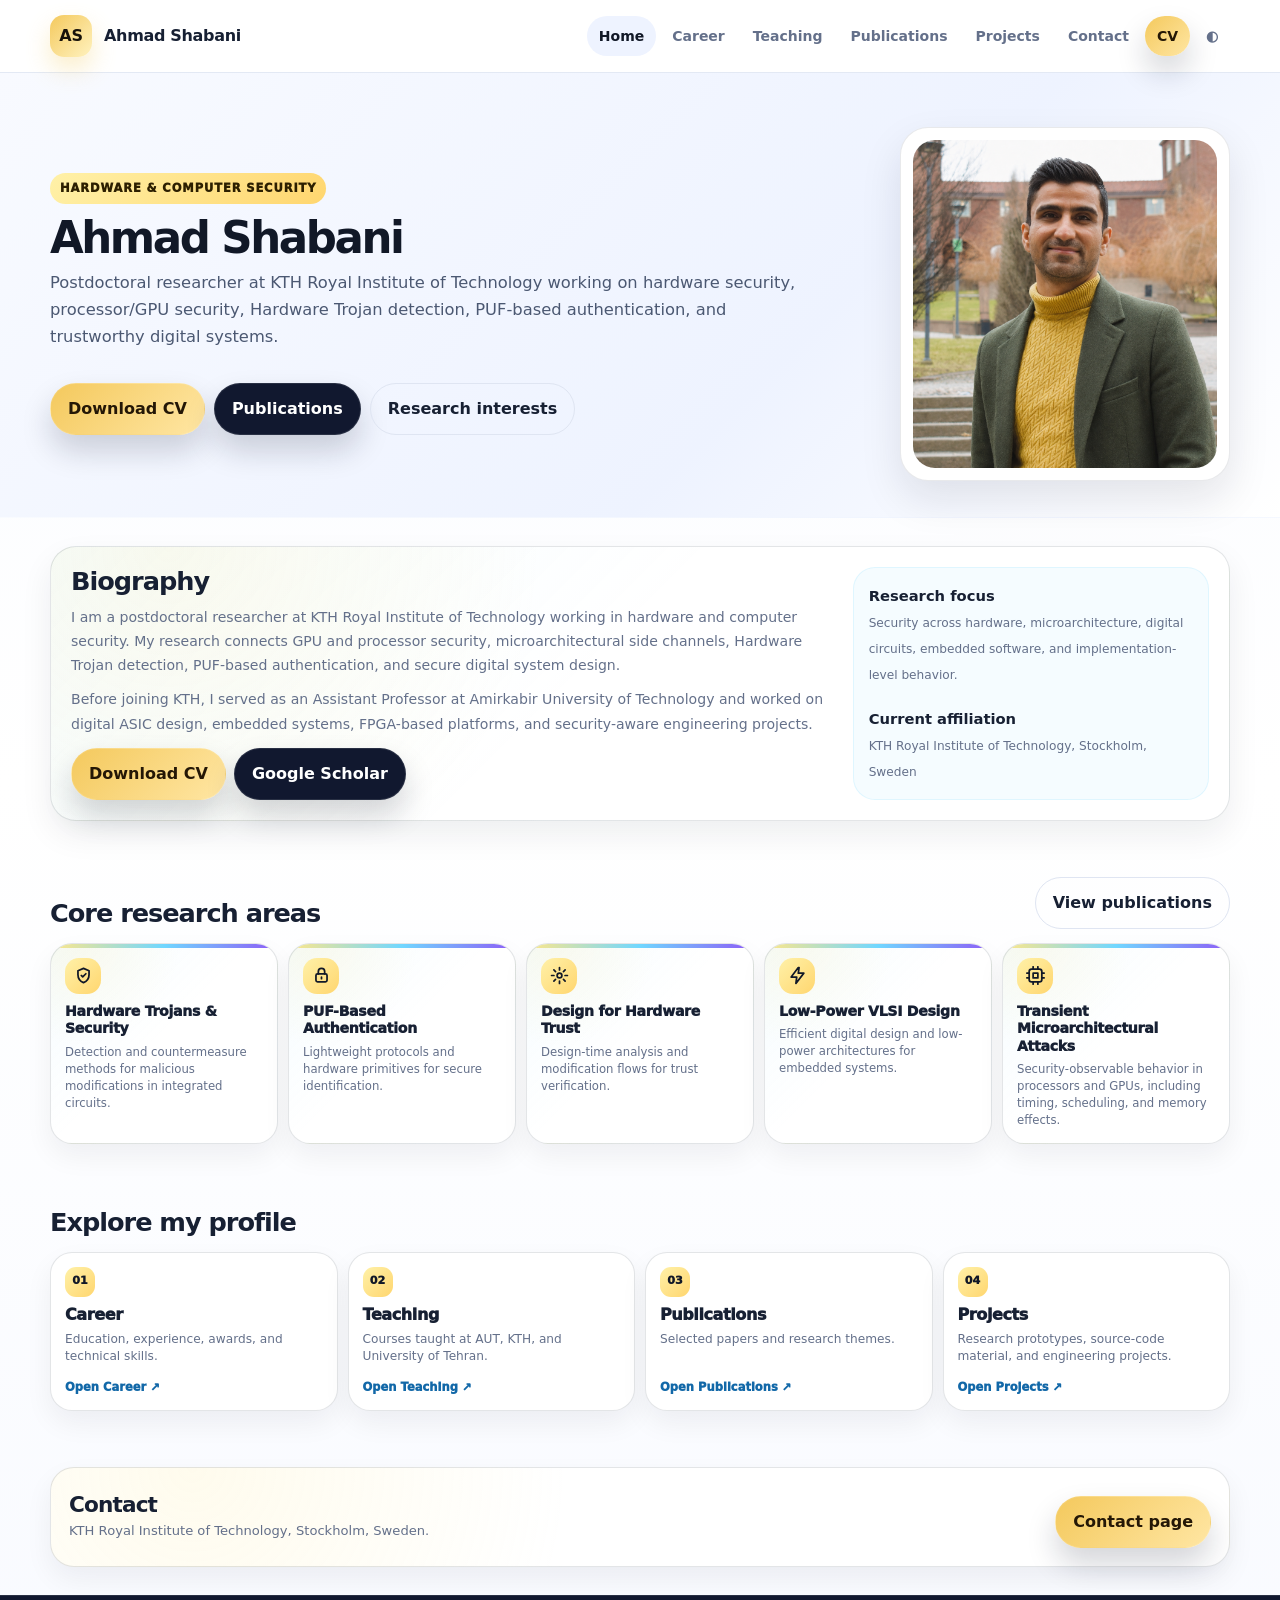
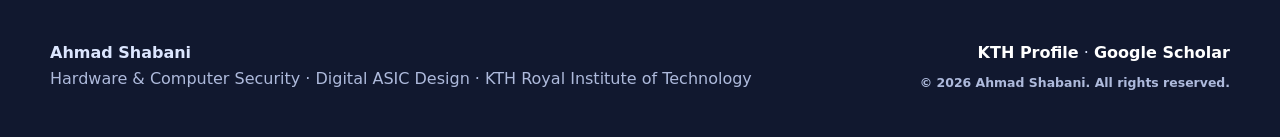
==== index.html @ 6473f67a "Update index.html" ====
<!doctype html>
<html lang="en">
<head>
  <meta charset="utf-8"><meta name="viewport" content="width=device-width, initial-scale=1">
  <meta name="description" content="Personal academic website of Ahmad Shabani, researcher in hardware security, computer security, GPU security, digital ASIC design, Hardware Trojans, and PUF-based authentication.">
  <link rel="stylesheet" href="assets/css/style.css">
  <style>
    /* Home page: compact, consistent, photo-centered */
    .home-hero-clean {
      padding: 54px 0 36px;
      background:
        radial-gradient(circle at 16% 12%, rgba(255, 231, 136, 0.15), transparent 26%),
        radial-gradient(circle at 88% 18%, rgba(112, 215, 255, 0.13), transparent 28%),
        linear-gradient(135deg, var(--hero-a, #18203d), var(--hero-b, #311866) 58%, var(--hero-c, #0b1024));
      border-bottom: 1px solid var(--border, rgba(255,255,255,0.09));
    }

    body:not(.dark) .home-hero-clean {
      background: linear-gradient(135deg, #f8faff, #eef3ff 62%, #ffffff);
    }

    .home-hero-layout {
      display: grid;
      grid-template-columns: minmax(0, 1fr) 345px;
      gap: 34px;
      align-items: center;
    }

    .home-kicker {
      display: inline-flex;
      align-items: center;
      gap: 8px;
      padding: 6px 10px;
      border-radius: 999px;
      color: #2c1f00;
      background: linear-gradient(135deg, #fff1a8, #ffd66f);
      font-size: 0.72rem;
      font-weight: 950;
      text-transform: uppercase;
      letter-spacing: 0.075em;
      margin-bottom: 12px;
    }

    .home-hero-title {
      margin: 0 0 10px;
      color: #fff;
      font-size: clamp(2.05rem, 3.4vw, 3.35rem);
      line-height: 1.02;
      letter-spacing: -0.055em;
    }

    body:not(.dark) .home-hero-title { color: #111827; }

    .home-hero-subtitle {
      margin: 0 0 14px;
      max-width: 760px;
      color: rgba(238,244,255,0.84);
      font-size: 1.02rem;
      line-height: 1.65;
    }

    body:not(.dark) .home-hero-subtitle { color: #4b5872; }

    .home-role-line {
      display: flex;
      flex-wrap: wrap;
      gap: 7px;
      margin: 0 0 18px;
    }

    .home-role-line span {
      padding: 6px 9px;
      border-radius: 999px;
      color: #cfd9f0;
      background: rgba(125, 215, 255, 0.10);
      border: 1px solid rgba(125, 215, 255, 0.18);
      font-size: 0.72rem;
      font-weight: 850;
    }

    body:not(.dark) .home-role-line span {
      color: #31415c;
      background: #eef7ff;
      border-color: #cfe8ff;
    }

    .home-actions {
      display: flex;
      flex-wrap: wrap;
      gap: 9px;
      align-items: center;
    }

    .home-photo-card {
      justify-self: end;
      width: 330px;
      padding: 12px;
      border-radius: 28px;
      background:
        linear-gradient(135deg, rgba(255, 231, 136, 0.18), transparent 45%),
        rgba(255,255,255,0.07);
      border: 1px solid rgba(255,255,255,0.12);
      box-shadow: 0 18px 42px rgba(0,0,0,0.22);
    }

    body:not(.dark) .home-photo-card {
      background: #ffffff;
      border-color: rgba(30,41,59,0.10);
      box-shadow: 0 18px 42px rgba(15,23,42,0.10);
    }

    .home-photo-frame {
      aspect-ratio: 1 / 1.08;
      border-radius: 22px;
      overflow: hidden;
      background: rgba(17,24,39,0.20);
    }

    .home-photo-frame img {
      width: 100%;
      height: 100%;
      object-fit: cover;
      display: block;
    }

    .home-photo-caption {
      margin-top: 10px;
      color: rgba(238,244,255,0.78);
      font-size: 0.76rem;
      line-height: 1.45;
      text-align: center;
      font-weight: 800;
    }

    body:not(.dark) .home-photo-caption { color: #5f6b80; }



    .home-bio-card {
      display: grid;
      grid-template-columns: minmax(0, 1.5fr) minmax(260px, .7fr);
      gap: 18px;
      align-items: stretch;
      padding: 20px;
      border-radius: 26px;
      background:
        radial-gradient(circle at 10% 0%, rgba(255, 231, 136, 0.14), transparent 34%),
        linear-gradient(135deg, rgba(125, 215, 255, 0.08), transparent 46%),
        var(--card, #ffffff);
      border: 1px solid var(--border, rgba(30,41,59,0.12));
      box-shadow: 0 14px 32px rgba(15,23,42,0.07);
    }

    body.dark .home-bio-card {
      background:
        radial-gradient(circle at 10% 0%, rgba(255, 231, 136, 0.10), transparent 34%),
        linear-gradient(135deg, rgba(125, 215, 255, 0.08), transparent 46%),
        rgba(17,24,39,0.92);
      border-color: rgba(255,255,255,0.10);
    }

    .home-bio-card h2 {
      margin: 0 0 8px;
      color: var(--text, #111827);
      font-size: clamp(1.35rem, 2vw, 1.85rem);
      letter-spacing: -0.04em;
      line-height: 1.15;
    }

    body.dark .home-bio-card h2 { color: #eef4ff; }

    .home-bio-card p {
      margin: 0 0 10px;
      color: var(--muted, #64748b);
      font-size: 0.88rem;
      line-height: 1.72;
    }

    body.dark .home-bio-card p { color: #aebbd4; }

    .home-bio-side {
      display: flex;
      flex-direction: column;
      justify-content: space-between;
      gap: 12px;
      padding: 15px;
      border-radius: 22px;
      background: rgba(125, 215, 255, 0.08);
      border: 1px solid rgba(125, 215, 255, 0.18);
    }

    .home-bio-side strong {
      color: var(--text, #111827);
      font-size: .92rem;
      line-height: 1.35;
    }

    body.dark .home-bio-side strong { color: #eef4ff; }

    .home-bio-side span {
      color: var(--muted, #64748b);
      font-size: .76rem;
      line-height: 1.45;
    }

    body.dark .home-bio-side span { color: #aebbd4; }

    .home-bio-actions {
      display: flex;
      flex-wrap: wrap;
      gap: 8px;
      margin-top: 12px;
    }

    .research-icon svg {
      width: 19px;
      height: 19px;
      stroke: currentColor;
      fill: none;
      stroke-width: 2.2;
      stroke-linecap: round;
      stroke-linejoin: round;
    }

    .home-nav-strip { display: none; }

    .home-strip {
      display: flex;
      gap: 8px;
      flex-wrap: wrap;
      padding: 10px;
      border-radius: 20px;
      background: var(--card, #ffffff);
      border: 1px solid var(--border, rgba(30,41,59,0.12));
      box-shadow: 0 10px 26px rgba(15,23,42,0.06);
    }

    body.dark .home-strip {
      background: rgba(17,24,39,0.92);
      border-color: rgba(255,255,255,0.10);
    }

    .home-strip a {
      padding: 7px 10px;
      border-radius: 999px;
      color: var(--muted, #64748b);
      background: rgba(125, 215, 255, 0.10);
      border: 1px solid rgba(125, 215, 255, 0.18);
      text-decoration: none;
      font-size: 0.72rem;
      font-weight: 900;
    }

    body.dark .home-strip a { color: #cfd9f0; }

    .home-strip a:hover {
      color: #111827;
      background: linear-gradient(135deg, #fff1a8, #ffd66f);
      border-color: rgba(255, 214, 111, 0.72);
    }

    .home-section {
      padding: 28px 0;
      scroll-margin-top: 86px;
    }

    .home-section-head {
      display: flex;
      align-items: end;
      justify-content: space-between;
      gap: 16px;
      margin-bottom: 14px;
    }

    .home-section-title {
      margin: 8px 0 0;
      color: var(--text, #111827);
      font-size: clamp(1.35rem, 2vw, 1.95rem);
      letter-spacing: -0.04em;
      line-height: 1.15;
    }

    body.dark .home-section-title { color: #eef4ff; }

    .research-interest-grid {
      display: grid;
      grid-template-columns: repeat(5, minmax(0, 1fr));
      gap: 10px;
    }

    .research-interest-card {
      position: relative;
      min-height: 142px;
      padding: 14px;
      border-radius: 22px;
      background:
        radial-gradient(circle at 12% 0%, rgba(255, 231, 136, 0.14), transparent 36%),
        linear-gradient(135deg, rgba(125, 215, 255, 0.08), transparent 48%),
        var(--card, #ffffff);
      border: 1px solid var(--border, rgba(30,41,59,0.12));
      box-shadow: 0 12px 28px rgba(15,23,42,0.06);
      overflow: hidden;
    }

    body.dark .research-interest-card {
      background:
        radial-gradient(circle at 12% 0%, rgba(255, 231, 136, 0.10), transparent 36%),
        linear-gradient(135deg, rgba(125, 215, 255, 0.08), transparent 48%),
        rgba(17,24,39,0.92);
      border-color: rgba(255,255,255,0.10);
    }

    .research-interest-card::before {
      content: "";
      position: absolute;
      inset: 0 0 auto 0;
      height: 4px;
      background: linear-gradient(90deg, #ffe788, #70d7ff, #8d5cf6);
    }

    .research-icon {
      width: 36px;
      height: 36px;
      display: grid;
      place-items: center;
      border-radius: 14px;
      margin-bottom: 9px;
      background: linear-gradient(135deg, #fff1a8, #ffd66f);
      color: #111827;
      font-size: 1rem;
      font-weight: 950;
    }

    .research-interest-card h3 {
      margin: 0 0 6px;
      color: var(--text, #111827);
      font-size: 0.88rem;
      line-height: 1.25;
      letter-spacing: -0.02em;
      font-weight: 950;
    }

    body.dark .research-interest-card h3 { color: #eef4ff; }

    .research-interest-card p {
      margin: 0;
      color: var(--muted, #64748b);
      font-size: 0.73rem;
      line-height: 1.45;
    }

    body.dark .research-interest-card p { color: #aebbd4; }

    .home-overview-grid {
      display: grid;
      grid-template-columns: repeat(4, minmax(0, 1fr));
      gap: 10px;
    }

    .home-overview-card {
      display: flex;
      flex-direction: column;
      justify-content: space-between;
      min-height: 155px;
      padding: 14px;
      border-radius: 22px;
      background: var(--card, #ffffff);
      border: 1px solid var(--border, rgba(30,41,59,0.12));
      box-shadow: 0 12px 28px rgba(15,23,42,0.06);
      text-decoration: none;
    }

    body.dark .home-overview-card {
      background: rgba(17,24,39,0.92);
      border-color: rgba(255,255,255,0.10);
    }

    .home-overview-card h3 {
      margin: 8px 0 6px;
      color: var(--text, #111827);
      font-size: 1rem;
      line-height: 1.25;
      letter-spacing: -0.025em;
      font-weight: 950;
    }

    body.dark .home-overview-card h3 { color: #eef4ff; }

    .home-overview-card p {
      margin: 0;
      color: var(--muted, #64748b);
      font-size: 0.76rem;
      line-height: 1.45;
    }

    body.dark .home-overview-card p { color: #aebbd4; }

    .overview-number {
      width: 30px;
      height: 30px;
      display: grid;
      place-items: center;
      border-radius: 11px;
      background: linear-gradient(135deg, #fff1a8, #ffd66f);
      color: #111827;
      font-size: 0.70rem;
      font-weight: 950;
    }

    .overview-link {
      margin-top: 12px;
      color: #1268a8;
      font-size: 0.72rem;
      font-weight: 950;
    }

    body.dark .overview-link { color: #70d7ff; }

    .home-contact-mini {
      display: grid;
      grid-template-columns: minmax(0, 1fr) auto;
      gap: 16px;
      align-items: center;
      padding: 18px;
      border-radius: 24px;
      background:
        radial-gradient(circle at 12% 0%, rgba(255, 231, 136, 0.15), transparent 36%),
        var(--card, #ffffff);
      border: 1px solid var(--border, rgba(30,41,59,0.12));
      box-shadow: 0 12px 28px rgba(15,23,42,0.06);
    }

    body.dark .home-contact-mini {
      background:
        radial-gradient(circle at 12% 0%, rgba(255, 231, 136, 0.10), transparent 36%),
        rgba(17,24,39,0.92);
      border-color: rgba(255,255,255,0.10);
    }

    .home-contact-mini h2 {
      margin: 0 0 5px;
      color: var(--text, #111827);
      font-size: 1.35rem;
      letter-spacing: -0.04em;
    }

    body.dark .home-contact-mini h2 { color: #eef4ff; }

    .home-contact-mini p {
      margin: 0;
      color: var(--muted, #64748b);
      font-size: 0.82rem;
      line-height: 1.5;
    }

    body.dark .home-contact-mini p { color: #aebbd4; }

    .email-obfuscated {
      display: inline-flex;
      width: fit-content;
      padding: 7px 10px;
      border-radius: 999px;
      color: #0f6b45;
      background: #e9fff3;
      border: 1px solid #b7efd0;
      font-size: 0.76rem;
      font-weight: 900;
      white-space: nowrap;
    }

    body.dark .email-obfuscated {
      color: #c9ffe4;
      background: rgba(126, 224, 178, 0.14);
      border-color: rgba(126,224,178,0.30);
    }

    .topbar {
      position: sticky !important;
      top: 0 !important;
      z-index: 9999 !important;
      backdrop-filter: blur(18px) !important;
      -webkit-backdrop-filter: blur(18px) !important;
    }

    @media (max-width: 1050px) {
      .research-interest-grid { grid-template-columns: repeat(2, minmax(0, 1fr)); }
      .home-overview-grid { grid-template-columns: repeat(2, minmax(0, 1fr)); }
    }

    @media (max-width: 840px) {
      .home-hero-layout {
        grid-template-columns: 1fr;
      }
      .home-photo-card {
        justify-self: start;
        width: 280px;
      }
    }

    @media (max-width: 620px) {
      .home-hero-clean { padding: 38px 0 28px; }
      .home-hero-title { font-size: 2.05rem; }
      .research-interest-grid,
      .home-overview-grid,
      .home-contact-mini { grid-template-columns: 1fr; }
      .home-bio-card,
      .home-section-head {
        align-items: flex-start;
        flex-direction: column;
      }
      .home-bio-card { grid-template-columns: 1fr; }
    }
  </style>
</head>
<body>
<header class="topbar">
  <div class="container nav">
    <a class="brand" href="index.html"><span class="logo">AS</span><span>Ahmad Shabani</span></a>
    <button class="mobile-menu" data-nav-toggle>Menu</button>
    <nav class="nav-links">
      <a class="active" href="index.html">Home</a>
      <a href="career.html">Career</a>
      <a href="teaching.html">Teaching</a>
      <a href="publications.html">Publications</a>
      <a href="projects.html">Projects</a>
      <a href="contact.html">Contact</a>
      <a class="btn gold" href="files/Ahmad_Shabani_CV.pdf" target="_blank" rel="noopener">CV</a>
      <button type="button" data-theme-toggle>◐</button>
    </nav>
  </div>
</header>

<main>
  <section class="home-hero-clean" id="home">
    <div class="container home-hero-layout">
      <div>
        <div class="home-kicker">Hardware & Computer Security</div>
        <h1 class="home-hero-title">Ahmad Shabani</h1>
        <p class="home-hero-subtitle">
          Postdoctoral researcher at KTH Royal Institute of Technology working on hardware security,
          processor/GPU security, Hardware Trojan detection, PUF-based authentication, and trustworthy digital systems.
        </p>
        <div class="home-role-line">
        </div>
        <div class="home-actions">
          <a class="btn gold" href="files/Ahmad_Shabani_CV.pdf" target="_blank" rel="noopener">Download CV</a>
          <a class="btn" href="publications.html">Publications</a>
          <a class="btn ghost" href="#research-interests">Research interests</a>
        </div>
      </div>

      <aside class="home-photo-card" aria-label="Profile photo">
        <div class="home-photo-frame">
          <img src="assets/img/ahmad-profile.png" alt="Ahmad Shabani">
        </div>
      </aside>
    </div>
  </section>

  <section class="home-section" id="bio">
    <div class="container">
      <div class="home-bio-card">
        <div>
          <h2>Biography</h2>
          <p>
            I am a postdoctoral researcher at KTH Royal Institute of Technology working in hardware and computer security.
            My research connects GPU and processor security, microarchitectural side channels, Hardware Trojan detection,
            PUF-based authentication, and secure digital system design.
          </p>
          <p>
            Before joining KTH, I served as an Assistant Professor at Amirkabir University of Technology and worked on
            digital ASIC design, embedded systems, FPGA-based platforms, and security-aware engineering projects.
          </p>
          <div class="home-bio-actions">
            <a class="btn gold" href="files/Ahmad_Shabani_CV.pdf" target="_blank" rel="noopener">Download CV</a>
            <a class="btn" href="https://scholar.google.com/citations?user=iU2Rx7UAAAAJ" target="_blank" rel="noopener">Google Scholar</a>
          </div>
        </div>
        <aside class="home-bio-side">
          <div>
            <strong>Research focus</strong><br>
            <span>Security across hardware, microarchitecture, digital circuits, embedded software, and implementation-level behavior.</span>
          </div>
          <div>
            <strong>Current affiliation</strong><br>
            <span>KTH Royal Institute of Technology, Stockholm, Sweden</span>
          </div>
        </aside>
      </div>
    </div>
  </section>


  <section class="home-nav-strip">
    <div class="container">
      <div class="home-strip" aria-label="Home page sections">
        <a href="#bio">Bio</a>
        <a href="#research-interests">Research</a>
        <a href="#site-overview">Career</a>
        <a href="#site-overview">Teaching</a>
        <a href="#site-overview">Publications</a>
        <a href="#site-overview">Projects</a>
        <a href="#contact-preview">Contact</a>
      </div>
    </div>
  </section>

  <section class="home-section" id="research-interests">
    <div class="container">
      <div class="home-section-head">
        <div>
          <h2 class="home-section-title">Core research areas</h2>
        </div>
        <a class="btn ghost" href="publications.html">View publications</a>
      </div>

      <div class="research-interest-grid">
        <article class="research-interest-card">
          <div class="research-icon" aria-hidden="true"><svg viewBox="0 0 24 24"><path d="M12 3l7 3v5c0 5-3.2 8.4-7 10-3.8-1.6-7-5-7-10V6l7-3z"/><path d="M9.2 12l1.8 1.8 4-4"/></svg></div>
          <h3>Hardware Trojans & Security</h3>
          <p>Detection and countermeasure methods for malicious modifications in integrated circuits.</p>
        </article>

        <article class="research-interest-card">
          <div class="research-icon" aria-hidden="true"><svg viewBox="0 0 24 24"><rect x="5" y="10" width="14" height="10" rx="2"/><path d="M8 10V7a4 4 0 0 1 8 0v3"/><path d="M12 14v2"/></svg></div>
          <h3>PUF-Based Authentication</h3>
          <p>Lightweight protocols and hardware primitives for secure identification.</p>
        </article>

        <article class="research-interest-card">
          <div class="research-icon" aria-hidden="true"><svg viewBox="0 0 24 24"><circle cx="12" cy="12" r="3"/><path d="M12 2v3M12 19v3M4.9 4.9l2.1 2.1M17 17l2.1 2.1M2 12h3M19 12h3M4.9 19.1L7 17M17 7l2.1-2.1"/></svg></div>
          <h3>Design for Hardware Trust</h3>
          <p>Design-time analysis and modification flows for trust verification.</p>
        </article>

        <article class="research-interest-card">
          <div class="research-icon" aria-hidden="true"><svg viewBox="0 0 24 24"><path d="M13 2L4 14h7l-1 8 10-13h-7l1-7z"/></svg></div>
          <h3>Low-Power VLSI Design</h3>
          <p>Efficient digital design and low-power architectures for embedded systems.</p>
        </article>

        <article class="research-interest-card">
          <div class="research-icon" aria-hidden="true"><svg viewBox="0 0 24 24"><rect x="4" y="4" width="16" height="16" rx="3"/><path d="M9 9h6v6H9zM9 1v3M15 1v3M9 20v3M15 20v3M1 9h3M1 15h3M20 9h3M20 15h3"/></svg></div>
          <h3>Transient Microarchitectural Attacks</h3>
          <p>Security-observable behavior in processors and GPUs, including timing, scheduling, and memory effects.</p>
        </article>
      </div>
    </div>
  </section>

  <section class="home-section" id="site-overview">
    <div class="container">
      <div class="home-section-head">
        <div>
          <h2 class="home-section-title">Explore my profile</h2>
        </div>
      </div>

      <div class="home-overview-grid">
        <a class="home-overview-card" href="career.html">
          <div>
            <span class="overview-number">01</span>
            <h3>Career</h3>
            <p>Education, experience, awards, and technical skills.</p>
          </div>
          <span class="overview-link">Open Career ↗</span>
        </a>

        <a class="home-overview-card" href="teaching.html">
          <div>
            <span class="overview-number">02</span>
            <h3>Teaching</h3>
            <p>Courses taught at AUT, KTH, and University of Tehran.</p>
          </div>
          <span class="overview-link">Open Teaching ↗</span>
        </a>

        <a class="home-overview-card" href="publications.html">
          <div>
            <span class="overview-number">03</span>
            <h3>Publications</h3>
            <p>Selected papers and research themes.</p>
          </div>
          <span class="overview-link">Open Publications ↗</span>
        </a>

        <a class="home-overview-card" href="projects.html">
          <div>
            <span class="overview-number">04</span>
            <h3>Projects</h3>
            <p>Research prototypes, source-code material, and engineering projects.</p>
          </div>
          <span class="overview-link">Open Projects ↗</span>
        </a>
      </div>
    </div>
  </section>

  <section class="home-section" id="contact-preview">
    <div class="container">
      <div class="home-contact-mini">
        <div>
          <h2>Contact</h2>
          <p>KTH Royal Institute of Technology, Stockholm, Sweden.</p>
        </div>
        <div>
          <div style="margin-top:10px"><a class="btn gold" href="contact.html">Contact page</a></div>
        </div>
      </div>
    </div>
  </section>
</main>

<footer class="footer">
  <div class="container footer-grid">
    <div>
      <strong>Ahmad Shabani</strong>
      <div class="muted">Hardware &amp; Computer Security · Digital ASIC Design · KTH Royal Institute of Technology</div>
    </div>
    <div class="footer-links">
      <a href="https://kth.se/profile/ahmadsh" target="_blank" rel="noopener">KTH Profile</a> ·
      <a href="https://scholar.google.com/citations?user=iU2Rx7UAAAAJ" target="_blank" rel="noopener">Google Scholar</a>
      <div class="copyright">© <span data-current-year>2026</span> Ahmad Shabani. All rights reserved.</div>
    </div>
  </div>
</footer>
<script src="assets/js/main.js"></script>
</body>
</html>
---- assets/css/style.css ----
:root {
  --bg: #0b1020;
  --bg-soft: #111a33;
  --surface: #ffffff;
  --surface-2: #f6f8ff;
  --text: #172033;
  --muted: #64708a;
  --line: #dfe5f2;
  --navy: #11182f;
  --purple: #4e2a84;
  --violet: #7251b5;
  --gold: #f4c95d;
  --cyan: #4cc9f0;
  --green: #2fbf71;
  --shadow: 0 18px 45px rgba(17, 24, 47, 0.13);
  --radius: 22px;
  --max: 1180px;
}

* { box-sizing: border-box; }
html { scroll-behavior: smooth; }
body {
  margin: 0;
  font-family: Inter, ui-sans-serif, system-ui, -apple-system, BlinkMacSystemFont, "Segoe UI", sans-serif;
  color: var(--text);
  background: linear-gradient(180deg, #f8faff 0%, #fff 45%, #f8faff 100%);
  line-height: 1.62;
}
body.dark {
  --surface: #111827;
  --surface-2: #0f172a;
  --text: #e5edf7;
  --muted: #a7b4ca;
  --line: #25314a;
  background: #0b1020;
}

a { color: inherit; text-decoration: none; }
a.link { color: var(--purple); font-weight: 700; border-bottom: 1px solid rgba(78,42,132,.28); }
body.dark a.link { color: #cdb7ff; }

.container { width: min(var(--max), calc(100% - 40px)); margin: 0 auto; }

.topbar {
  position: sticky;
  top: 0;
  z-index: 50;
  backdrop-filter: blur(18px);
  background: rgba(255,255,255,.82);
  border-bottom: 1px solid rgba(223,229,242,.85);
}
body.dark .topbar { background: rgba(11,16,32,.82); border-color: #25314a; }
.nav {
  min-height: 72px;
  display: flex;
  align-items: center;
  justify-content: space-between;
  gap: 18px;
}
.brand {
  display: flex;
  align-items: center;
  gap: 12px;
  font-weight: 850;
  letter-spacing: -.02em;
}
.logo {
  width: 42px; height: 42px; border-radius: 14px;
  display: grid; place-items: center;
  color: #18120a; font-weight: 900;
  background: linear-gradient(135deg, var(--gold), #fff2bf);
  box-shadow: 0 12px 25px rgba(244,201,93,.32);
}
.nav-links { display: flex; align-items: center; gap: 4px; flex-wrap: wrap; justify-content: flex-end; }
.nav-links a, .nav-links button {
  border: 0; background: transparent; cursor: pointer;
  padding: 9px 12px; border-radius: 999px;
  color: var(--muted); font-weight: 720; font-size: 14px;
}
.nav-links a:hover, .nav-links a.active, .nav-links button:hover { color: var(--text); background: var(--surface-2); }
.btn {
  display: inline-flex; align-items: center; justify-content: center; gap: 9px;
  padding: 12px 17px; border-radius: 999px;
  background: var(--navy); color: white !important; font-weight: 800;
  box-shadow: 0 16px 30px rgba(17,24,47,.18);
  border: 1px solid rgba(255,255,255,.1);
}
.btn.gold { background: linear-gradient(135deg, var(--gold), #ffe6a3); color: #241706 !important; }
.btn.ghost { background: transparent; color: var(--text) !important; border: 1px solid var(--line); box-shadow: none; }

.hero {
  position: relative;
  overflow: hidden;
  background:
    radial-gradient(circle at 20% 20%, rgba(76,201,240,.22), transparent 34%),
    radial-gradient(circle at 82% 14%, rgba(244,201,93,.30), transparent 32%),
    linear-gradient(135deg, #11182f 0%, #25154a 58%, #4e2a84 100%);
  color: #fff;
  padding: 80px 0 62px;
}
.hero::after {
  content: ""; position: absolute; inset: auto -10% -60px -10%; height: 140px;
  background: #fff; transform: rotate(-2.3deg); transform-origin: left center;
}
body.dark .hero::after { background: #0b1020; }
.hero-grid { position: relative; z-index: 2; display: grid; grid-template-columns: 1.14fr .86fr; gap: 34px; align-items: center; }
.eyebrow { display: inline-flex; gap: 8px; align-items: center; padding: 7px 12px; border-radius: 999px; background: rgba(255,255,255,.11); border: 1px solid rgba(255,255,255,.18); font-size: 13px; font-weight: 760; color: #edf3ff; }
.hero h1 { font-size: clamp(44px, 7vw, 78px); line-height: .95; letter-spacing: -.06em; margin: 18px 0 14px; }
.hero h1 span { color: var(--gold); }
.hero .lead { font-size: clamp(18px, 2.1vw, 23px); color: #dce6ff; max-width: 760px; margin: 0 0 26px; }
.hero-actions { display: flex; gap: 12px; flex-wrap: wrap; margin-top: 24px; }
.profile-card {
  background: rgba(255,255,255,.10); border: 1px solid rgba(255,255,255,.18); border-radius: 32px;
  padding: 22px; box-shadow: 0 30px 70px rgba(0,0,0,.22); backdrop-filter: blur(10px);
}
.profile-photo {
  width: 100%; aspect-ratio: 1/1.05; object-fit: cover; border-radius: 26px;
  border: 3px solid rgba(244,201,93,.9); box-shadow: 0 18px 35px rgba(0,0,0,.24);
  background: rgba(255,255,255,.1);
}
.hero-stats { display: grid; grid-template-columns: repeat(3,1fr); gap: 10px; margin-top: 12px; }
.stat { padding: 12px 10px; border-radius: 18px; background: rgba(255,255,255,.11); text-align: center; }
.stat strong { display: block; font-size: 22px; color: var(--gold); line-height: 1; }
.stat span { display: block; color: #dce6ff; font-size: 12px; margin-top: 6px; }

.section { padding: 72px 0; }
.section.compact { padding-top: 36px; }
.section-head { display: flex; justify-content: space-between; align-items: end; gap: 20px; margin-bottom: 28px; }
.kicker { color: var(--purple); font-weight: 900; text-transform: uppercase; letter-spacing: .12em; font-size: 12px; }
body.dark .kicker { color: #cdb7ff; }
h2 { font-size: clamp(31px, 4vw, 48px); line-height: 1.05; letter-spacing: -.045em; margin: 7px 0 0; }
h3 { font-size: 21px; letter-spacing: -.025em; line-height: 1.2; margin: 0 0 8px; }
.subtitle { color: var(--muted); max-width: 760px; margin: 10px 0 0; }
.grid { display: grid; gap: 18px; }
.grid.two { grid-template-columns: repeat(2, minmax(0,1fr)); }
.grid.three { grid-template-columns: repeat(3, minmax(0,1fr)); }
.card {
  background: var(--surface); border: 1px solid var(--line); border-radius: var(--radius);
  padding: 24px; box-shadow: var(--shadow);
}
.card.small { padding: 20px; }
.card.accent { border-top: 5px solid var(--gold); }
.card.purple { border-top: 5px solid var(--purple); }
.card.cyan { border-top: 5px solid var(--cyan); }
.icon {
  width: 46px; height: 46px; border-radius: 16px; display: grid; place-items: center; margin-bottom: 14px;
  background: linear-gradient(135deg, rgba(78,42,132,.14), rgba(76,201,240,.14)); color: var(--purple); font-size: 22px;
}
.meta { color: var(--muted); font-weight: 730; font-size: 14px; margin-bottom: 8px; }
.tags { display: flex; gap: 8px; flex-wrap: wrap; margin-top: 16px; }
.tag { padding: 6px 10px; border-radius: 999px; background: var(--surface-2); border: 1px solid var(--line); color: var(--muted); font-weight: 760; font-size: 12px; }

.timeline { position: relative; display: grid; gap: 16px; }
.timeline-item {
  position: relative; padding: 22px 22px 22px 90px; border: 1px solid var(--line); border-radius: var(--radius); background: var(--surface); box-shadow: var(--shadow);
}
.timeline-item::before {
  content: attr(data-year); position: absolute; left: 18px; top: 22px; width: 54px; min-height: 54px; border-radius: 18px;
  background: linear-gradient(135deg, var(--purple), #2f1a5b); color: var(--gold); display: grid; place-items: center; text-align: center; font-weight: 900; font-size: 12px; line-height: 1.08; padding: 4px;
}
.timeline-item p { margin: 8px 0 0; color: var(--muted); }

.page-hero { padding: 58px 0; color: #fff; background: linear-gradient(135deg, #11182f, #4e2a84); }
.page-hero h1 { font-size: clamp(30px, 6vw, 64px); letter-spacing: -.055em; line-height: .96; margin: 12px 0; }
.page-hero p { max-width: 780px; color: #dce6ff; font-size: 19px; margin: 0; }

.split { display: grid; grid-template-columns: .85fr 1.15fr; gap: 22px; align-items: start; }
.sidebar { position: sticky; top: 92px; }
.sidebar .card { box-shadow: none; }
.list { padding-left: 20px; margin: 10px 0 0; color: var(--muted); }
.list li { margin-bottom: 7px; }
.footer { padding: 44px 0; background: var(--navy); color: #dce6ff; }
.footer-grid { display: flex; justify-content: space-between; gap: 24px; flex-wrap: wrap; }
.footer a { color: #fff; font-weight: 760; }
.footer .muted { color: #aebadc; }
.contact-row { display: grid; gap: 12px; }
.contact-pill { display: flex; gap: 12px; align-items: center; padding: 13px 14px; border: 1px solid var(--line); border-radius: 16px; background: var(--surface); }
.pub-placeholder { border-style: dashed; background: linear-gradient(135deg, var(--surface), var(--surface-2)); }
.mobile-menu { display: none; }

@media (max-width: 900px) {
  .hero-grid, .grid.two, .grid.three, .split { grid-template-columns: 1fr; }
  .hero { padding-top: 52px; }
  .profile-card { max-width: 460px; }
  .section-head { display: block; }
  .sidebar { position: static; }
  .nav-links { display: none; position: absolute; left: 20px; right: 20px; top: 72px; padding: 12px; border: 1px solid var(--line); border-radius: 20px; background: var(--surface); box-shadow: var(--shadow); }
  .nav-links.open { display: grid; justify-content: stretch; }
  .nav-links a, .nav-links button { text-align: left; }
  .mobile-menu { display: inline-flex; border: 1px solid var(--line); background: var(--surface); color: var(--text); padding: 10px 12px; border-radius: 12px; font-weight: 800; }
}

@media (max-width: 560px) {
  .container { width: min(100% - 26px, var(--max)); }
  .hero-stats { grid-template-columns: 1fr; }
  .timeline-item { padding-left: 22px; padding-top: 90px; }
}


/* Teaching page: polished academic cards */
.teaching-hero {
  background:
    radial-gradient(circle at 12% 24%, rgba(244,201,93,.24), transparent 34%),
    radial-gradient(circle at 88% 12%, rgba(76,201,240,.20), transparent 30%),
    linear-gradient(135deg, #11182f 0%, #2a1857 52%, #4e2a84 100%);
}
.teaching-hero h1 { margin-top: 0; }
.teaching-layout {
  display: grid;
  grid-template-columns: 0.36fr 0.64fr;
  gap: 24px;
  align-items: start;
}
.teaching-summary {
  position: sticky;
  top: 96px;
  overflow: hidden;
  background:
    linear-gradient(180deg, rgba(244,201,93,.12), transparent 34%),
    var(--surface);
}
.summary-icon {
  width: 62px;
  height: 62px;
  border-radius: 22px;
  display: grid;
  place-items: center;
  font-size: 30px;
  background: linear-gradient(135deg, var(--gold), #fff2bf);
  box-shadow: 0 16px 30px rgba(244,201,93,.24);
  margin-bottom: 16px;
}
.teaching-summary h2 {
  font-size: 30px;
  margin: 0 0 12px;
}
.teaching-summary p { color: var(--muted); margin-top: 0; }
.teaching-focus { display: flex; flex-wrap: wrap; gap: 8px; margin-top: 18px; }
.teaching-focus span {
  padding: 7px 10px;
  border-radius: 999px;
  border: 1px solid var(--line);
  background: var(--surface-2);
  color: var(--muted);
  font-size: 12px;
  font-weight: 800;
}
.teaching-list { display: grid; gap: 18px; }
.teaching-card {
  position: relative;
  overflow: hidden;
  padding: 26px;
  border-radius: 28px;
  border: 1px solid var(--line);
  background: var(--surface);
  box-shadow: var(--shadow);
}
.teaching-card::before {
  content: "";
  position: absolute;
  inset: 0 auto 0 0;
  width: 7px;
  background: linear-gradient(180deg, var(--gold), var(--purple));
}
.teaching-card.kth-card::before { background: linear-gradient(180deg, #cdb7ff, var(--purple)); }
.teaching-card.ut-card::before { background: linear-gradient(180deg, var(--cyan), var(--purple)); }
.teaching-card-head {
  display: flex;
  align-items: flex-start;
  justify-content: space-between;
  gap: 18px;
  margin-bottom: 16px;
}
.teaching-card h2 {
  font-size: clamp(23px, 3vw, 34px);
  margin: 8px 0 0;
  letter-spacing: -.045em;
}
.role-badge {
  display: inline-flex;
  align-items: center;
  gap: 6px;
  padding: 7px 11px;
  border-radius: 999px;
  background: rgba(244,201,93,.20);
  color: #5e3a00;
  border: 1px solid rgba(244,201,93,.42);
  font-size: 12px;
  font-weight: 900;
  text-transform: uppercase;
  letter-spacing: .08em;
}
body.dark .role-badge { color: #ffe6a3; }
.role-badge.violet {
  background: rgba(114,81,181,.16);
  color: var(--purple);
  border-color: rgba(114,81,181,.28);
}
body.dark .role-badge.violet { color: #d8c8ff; }
.role-badge.cyan {
  background: rgba(76,201,240,.16);
  color: #0e6680;
  border-color: rgba(76,201,240,.30);
}
body.dark .role-badge.cyan { color: #a8ecff; }
.institution-mark {
  width: 62px;
  height: 62px;
  flex: 0 0 62px;
  border-radius: 22px;
  display: grid;
  place-items: center;
  font-weight: 950;
  letter-spacing: -.04em;
  color: #241706;
  background: linear-gradient(135deg, var(--gold), #fff2bf);
  box-shadow: 0 16px 30px rgba(17,24,47,.10);
}
.info-grid {
  display: flex;
  flex-wrap: wrap;
  gap: 10px;
  margin-bottom: 18px;
}
.info-chip {
  display: inline-flex;
  align-items: center;
  gap: 8px;
  padding: 9px 12px;
  border-radius: 15px;
  border: 1px solid var(--line);
  background: var(--surface-2);
  color: var(--muted);
  font-size: 14px;
  font-weight: 790;
}
.info-icon {
  width: 26px;
  height: 26px;
  display: grid;
  place-items: center;
  border-radius: 10px;
  background: var(--surface);
  box-shadow: 0 8px 18px rgba(17,24,47,.07);
}
.course-grid {
  display: grid;
  grid-template-columns: repeat(2, minmax(0, 1fr));
  gap: 10px;
}
.course-grid.single { grid-template-columns: 1fr; }
.course-item {
  display: flex;
  align-items: flex-start;
  gap: 10px;
  padding: 14px;
  border-radius: 18px;
  border: 1px solid var(--line);
  background: linear-gradient(180deg, var(--surface), var(--surface-2));
  font-weight: 780;
  line-height: 1.38;
}
.course-icon {
  color: var(--purple);
  font-size: 14px;
  line-height: 1.9;
}

@media (max-width: 900px) {
  .teaching-layout { grid-template-columns: 1fr; }
  .teaching-summary { position: static; }
}
@media (max-width: 640px) {
  .teaching-card { padding: 22px 18px 22px 22px; }
  .teaching-card-head { align-items: flex-start; }
  .institution-mark { width: 50px; height: 50px; flex-basis: 50px; border-radius: 18px; font-size: 14px; }
  .course-grid { grid-template-columns: 1fr; }
  .info-chip { width: 100%; }
}


/* Contact page: polished profile/contact layout */
.contact-hero {
  background:
    radial-gradient(circle at 14% 20%, rgba(244,201,93,.24), transparent 32%),
    radial-gradient(circle at 88% 16%, rgba(76,201,240,.20), transparent 30%),
    linear-gradient(135deg, #11182f 0%, #2c185a 55%, #4e2a84 100%);
}
.contact-hero-inner {
  display: flex;
  justify-content: space-between;
  align-items: center;
  gap: 28px;
}
.contact-cv-download {
  min-width: 235px;
  display: inline-flex;
  align-items: center;
  gap: 14px;
  padding: 16px 18px;
  border-radius: 22px;
  background: rgba(255,255,255,.12);
  border: 1px solid rgba(255,255,255,.22);
  color: #fff;
  box-shadow: 0 22px 50px rgba(0,0,0,.20);
  backdrop-filter: blur(10px);
}
.contact-cv-download:hover { transform: translateY(-2px); background: rgba(255,255,255,.17); }
.contact-cv-download strong, .contact-cv-download small { display: block; line-height: 1.15; }
.contact-cv-download small { color: #dce6ff; margin-top: 4px; }
.contact-cv-icon {
  width: 46px; height: 46px; border-radius: 16px;
  display: grid; place-items: center;
  background: linear-gradient(135deg, var(--gold), #ffe9aa);
  color: #231705; font-size: 24px; font-weight: 950;
}
.contact-section { padding-top: 48px; }
.contact-grid {
  display: grid;
  grid-template-columns: minmax(0, 1.15fr) minmax(320px, .85fr);
  gap: 22px;
  align-items: stretch;
}
.contact-card {
  position: relative;
  overflow: hidden;
  background: var(--surface);
  border: 1px solid var(--line);
  border-radius: 28px;
  padding: 26px;
  box-shadow: var(--shadow);
}
.contact-main-card { grid-row: span 2; }
.contact-card::before {
  content: "";
  position: absolute;
  inset: 0 0 auto 0;
  height: 5px;
  background: linear-gradient(90deg, var(--gold), var(--cyan), var(--purple));
}
.contact-card-head { display: flex; align-items: center; gap: 16px; margin-bottom: 22px; }
.contact-card-head.small-head { margin-bottom: 18px; }
.contact-card h2 { font-size: clamp(25px, 3vw, 36px); margin: 0; letter-spacing: -.04em; }
.contact-card p { margin: 0; }
.contact-muted { color: var(--muted); }
.contact-icon-box {
  flex: 0 0 auto;
  width: 58px; height: 58px; border-radius: 20px;
  display: grid; place-items: center;
  color: #27133f;
  background: linear-gradient(135deg, var(--gold), #fff0b8);
  box-shadow: 0 18px 35px rgba(244,201,93,.23);
}
.contact-icon-box svg { width: 30px; height: 30px; fill: currentColor; }
.contact-icon-box.map { background: linear-gradient(135deg, rgba(76,201,240,.24), rgba(244,201,93,.22)); color: var(--purple); }
.contact-icon-box.research { background: linear-gradient(135deg, rgba(78,42,132,.16), rgba(76,201,240,.18)); color: var(--purple); }
.contact-link-list { display: grid; gap: 13px; }
.contact-link-card {
  display: flex;
  align-items: center;
  gap: 15px;
  padding: 16px;
  border: 1px solid var(--line);
  border-radius: 20px;
  background: linear-gradient(135deg, var(--surface), var(--surface-2));
  transition: transform .18s ease, border-color .18s ease, box-shadow .18s ease;
}
.contact-link-card:hover {
  transform: translateY(-2px);
  border-color: rgba(78,42,132,.35);
  box-shadow: 0 16px 34px rgba(17,24,47,.11);
}
.contact-link-card strong, .contact-link-card small { display: block; line-height: 1.18; }
.contact-link-card strong { font-size: 16px; }
.contact-link-card small { color: var(--muted); margin-top: 5px; word-break: break-word; }
.contact-link-icon {
  flex: 0 0 auto;
  width: 48px; height: 48px; border-radius: 16px;
  display: grid; place-items: center;
  background: var(--surface);
  border: 1px solid var(--line);
  color: var(--purple);
  font-weight: 950;
}
.contact-link-icon svg { width: 25px; height: 25px; fill: currentColor; }
.contact-link-icon.email { color: #4e2a84; background: rgba(78,42,132,.08); }
.contact-link-icon.website { color: #14799b; background: rgba(76,201,240,.12); }
.contact-link-icon.kth { color: white; background: #1954a6; border-color: #1954a6; font-family: Georgia, serif; font-size: 25px; }
.contact-link-icon.scholar { color: #1557b0; background: rgba(21,87,176,.10); }
.contact-link-icon.linkedin { color: white; background: #0a66c2; border-color: #0a66c2; font-size: 18px; }
.contact-address-box {
  display: grid;
  gap: 5px;
  padding: 18px;
  border-radius: 20px;
  background:
    linear-gradient(135deg, rgba(78,42,132,.09), rgba(76,201,240,.10)),
    var(--surface-2);
  border: 1px solid var(--line);
  margin-bottom: 16px;
}
.contact-address-box strong { font-size: 18px; }
.contact-address-box span { color: var(--muted); }
.contact-map-frame {
  width: 100%;
  height: 245px;
  overflow: hidden;
  border-radius: 22px;
  border: 1px solid var(--line);
  background: var(--surface-2);
  box-shadow: inset 0 0 0 1px rgba(255,255,255,.06);
  margin: 0 0 16px;
}
.contact-map-frame iframe {
  width: 100%;
  height: 100%;
  display: block;
  border: 0;
  filter: saturate(.96) contrast(.98);
}
.contact-map-button {
  width: 100%;
  display: inline-flex;
  justify-content: center;
  align-items: center;
  padding: 13px 16px;
  border-radius: 999px;
  background: var(--navy);
  color: #fff;
  font-weight: 850;
}
.contact-map-button:hover { transform: translateY(-1px); }
.research-interest-grid {
  display: grid;
  grid-template-columns: repeat(2, minmax(0, 1fr));
  gap: 11px;
}
.research-interest-grid span {
  position: relative;
  padding: 12px 13px 12px 35px;
  border-radius: 16px;
  border: 1px solid var(--line);
  background: var(--surface-2);
  font-weight: 780;
  line-height: 1.28;
}
.research-interest-grid span::before {
  content: "•";
  position: absolute;
  left: 15px; top: 10px;
  color: var(--gold);
  font-size: 24px;
  line-height: 1;
}
.contact-cv-card {
  background:
    radial-gradient(circle at 90% 0%, rgba(244,201,93,.22), transparent 30%),
    linear-gradient(135deg, var(--surface), var(--surface-2));
}
.contact-mini-label {
  display: inline-flex;
  padding: 6px 10px;
  border-radius: 999px;
  background: rgba(244,201,93,.16);
  border: 1px solid rgba(244,201,93,.35);
  color: var(--purple);
  font-size: 12px;
  font-weight: 950;
  letter-spacing: .08em;
  text-transform: uppercase;
  margin-bottom: 14px;
}
body.dark .contact-mini-label { color: #ffe7a6; }
.contact-cv-button { margin-top: 18px; }

@media (max-width: 900px) {
  .contact-hero-inner, .contact-grid { grid-template-columns: 1fr; display: grid; }
  .contact-cv-download { width: 100%; min-width: 0; }
  .contact-main-card { grid-row: auto; }
}

@media (max-width: 560px) {
  .contact-card { padding: 20px; border-radius: 23px; }
  .contact-card-head { align-items: flex-start; }
  .contact-icon-box { width: 52px; height: 52px; border-radius: 18px; }
  .contact-link-card { align-items: flex-start; }
  .research-interest-grid { grid-template-columns: 1fr; }
}

/* Teaching page fix: real university emblems + clearer course links */
.teaching-card-head {
  align-items: flex-start;
  gap: 24px;
}
.institution-mark.emblem-wrap {
  width: 118px;
  height: 118px;
  flex: 0 0 118px;
  padding: 10px;
  border-radius: 28px;
  display: grid;
  place-items: center;
  overflow: hidden;
  background: rgba(255,255,255,.94) !important;
  border: 1px solid rgba(255,255,255,.35);
  box-shadow: 0 20px 44px rgba(0,0,0,.18);
  color: transparent;
}
.institution-mark.emblem-wrap::before,
.institution-mark.emblem-wrap::after {
  content: none !important;
  display: none !important;
}
.institution-mark.emblem-wrap .institution-emblem,
.institution-emblem {
  display: block !important;
  width: 100% !important;
  height: 100% !important;
  max-width: 100% !important;
  max-height: 100% !important;
  object-fit: contain !important;
  opacity: 1 !important;
  visibility: visible !important;
  filter: none !important;
}
.kth-emblem-wrap {
  background: #1f5aa6 !important;
  border-color: rgba(80, 135, 218, .55) !important;
}
body.dark .institution-mark.emblem-wrap {
  background: rgba(255,255,255,.95) !important;
}
body.dark .kth-emblem-wrap {
  background: #1f5aa6 !important;
}
.course-copy {
  display: grid;
  gap: 10px;
  width: 100%;
  min-width: 0;
}
.course-with-link {
  align-items: flex-start;
}
.course-with-link .course-copy > span {
  display: block;
}
.course-cta {
  display: inline-flex !important;
  align-items: center;
  justify-content: center;
  gap: 8px;
  width: fit-content;
  max-width: 100%;
  padding: 11px 15px;
  border-radius: 999px;
  background: linear-gradient(135deg, var(--gold), #fff1b8);
  color: #1b1631 !important;
  border: 1px solid rgba(244,201,93,.55);
  box-shadow: 0 12px 24px rgba(244,201,93,.16);
  font-size: 13px;
  font-weight: 950;
  line-height: 1.1;
  text-decoration: none !important;
  letter-spacing: .01em;
  white-space: nowrap;
  transition: transform .18s ease, box-shadow .18s ease, filter .18s ease;
}
.course-cta:hover {
  transform: translateY(-2px);
  box-shadow: 0 16px 30px rgba(244,201,93,.28);
  filter: brightness(1.02);
}
.course-cta-small {
  padding: 9px 12px;
  font-size: 12px;
}
body.dark .course-cta {
  background: linear-gradient(135deg, #ffe48a, #fff4c7);
  color: #151222 !important;
  border-color: rgba(255,228,138,.62);
}
@media (max-width: 760px) {
  .institution-mark.emblem-wrap {
    width: 86px;
    height: 86px;
    flex-basis: 86px;
    border-radius: 22px;
    padding: 8px;
  }
  .teaching-card-head {
    gap: 16px;
  }
  .course-cta {
    width: 100%;
  }
}
@media (max-width: 520px) {
  .institution-mark.emblem-wrap {
    width: 74px;
    height: 74px;
    flex-basis: 74px;
  }
  .course-grid {
    grid-template-columns: 1fr !important;
  }
}

/* =========================
   Publications page
   ========================= */
.publications-hero {
  background:
    radial-gradient(circle at 18% 15%, rgba(76,201,240,.20), transparent 32%),
    radial-gradient(circle at 88% 10%, rgba(244,201,93,.25), transparent 28%),
    linear-gradient(135deg, #10162b 0%, #2a1856 58%, #4e2a84 100%);
}
.publications-hero-grid {
  display: grid;
  grid-template-columns: minmax(0, 1.45fr) minmax(300px, .55fr);
  gap: 26px;
  align-items: stretch;
}
.publications-hero h1 { max-width: 950px; }
.pub-hero-actions { display: flex; gap: 12px; flex-wrap: wrap; margin-top: 24px; }
.pub-metrics-card {
  border: 1px solid rgba(255,255,255,.18);
  border-radius: 28px;
  padding: 20px;
  background: rgba(255,255,255,.09);
  backdrop-filter: blur(12px);
  box-shadow: 0 24px 60px rgba(0,0,0,.18);
  display: grid;
  gap: 12px;
}
.pub-metric {
  border: 1px solid rgba(255,255,255,.15);
  border-radius: 20px;
  padding: 17px;
  background: rgba(255,255,255,.09);
}
.pub-metric strong { display: block; color: var(--gold); font-size: 18px; line-height: 1.1; }
.pub-metric span { display: block; color: #e8edff; font-size: 13px; margin-top: 7px; }
.publications-section { padding-top: 54px; }
.pub-section-head { align-items: flex-start; }
.pub-toolbar {
  display: flex;
  gap: 10px;
  flex-wrap: wrap;
  margin: 0 0 24px;
  padding: 10px;
  border: 1px solid var(--line);
  border-radius: 999px;
  background: var(--surface);
  box-shadow: var(--shadow);
  width: fit-content;
  max-width: 100%;
}
.pub-filter {
  border: 1px solid transparent;
  border-radius: 999px;
  padding: 10px 14px;
  cursor: pointer;
  background: transparent;
  color: var(--muted);
  font-weight: 850;
  font-family: inherit;
}
.pub-filter:hover { color: var(--text); background: var(--surface-2); }
.pub-filter.active {
  color: #221503;
  background: linear-gradient(135deg, var(--gold), #ffedb0);
  border-color: rgba(244,201,93,.55);
  box-shadow: 0 10px 22px rgba(244,201,93,.23);
}
.publication-list { display: grid; gap: 18px; }
.publication-card {
  display: grid;
  grid-template-columns: 96px minmax(0, 1fr);
  gap: 0;
  overflow: hidden;
  border-radius: 28px;
  border: 1px solid var(--line);
  background: var(--surface);
  box-shadow: var(--shadow);
  transition: transform .2s ease, box-shadow .2s ease, border-color .2s ease;
}
.publication-card:hover {
  transform: translateY(-2px);
  border-color: rgba(78,42,132,.32);
  box-shadow: 0 24px 56px rgba(17,24,47,.17);
}
.publication-card.featured { border-color: rgba(244,201,93,.65); }
.publication-year {
  display: grid;
  place-items: center;
  padding: 18px 10px;
  color: #251805;
  font-size: 22px;
  font-weight: 950;
  letter-spacing: -.04em;
  background:
    radial-gradient(circle at 30% 20%, rgba(255,255,255,.65), transparent 34%),
    linear-gradient(180deg, #ffe891, var(--gold));
}
.publication-body { padding: 24px 26px; }
.publication-topline { display: flex; gap: 8px; flex-wrap: wrap; align-items: center; margin-bottom: 11px; }
.pub-type,
.pub-topic {
  display: inline-flex;
  align-items: center;
  gap: 6px;
  padding: 6px 10px;
  border-radius: 999px;
  font-weight: 900;
  font-size: 11px;
  text-transform: uppercase;
  letter-spacing: .07em;
  border: 1px solid var(--line);
  background: var(--surface-2);
  color: var(--muted);
}
.pub-topic.hardware { color: #5f3ac1; background: rgba(114,81,181,.12); border-color: rgba(114,81,181,.22); }
.pub-topic.puf { color: #0b7f9e; background: rgba(76,201,240,.13); border-color: rgba(76,201,240,.25); }
.pub-topic.vlsi { color: #8b6100; background: rgba(244,201,93,.16); border-color: rgba(244,201,93,.34); }
.publication-card h3 {
  font-size: clamp(21px, 2.2vw, 28px);
  letter-spacing: -.035em;
  margin-bottom: 10px;
}
.publication-authors,
.publication-venue,
.publication-note { margin: 8px 0; }
.publication-authors { color: var(--text); }
.publication-venue { color: var(--muted); font-weight: 760; }
.publication-note { color: var(--muted); max-width: 980px; }
.publication-actions { display: flex; gap: 10px; flex-wrap: wrap; margin-top: 16px; }
.pub-btn {
  display: inline-flex;
  align-items: center;
  justify-content: center;
  gap: 7px;
  padding: 9px 12px;
  border-radius: 999px;
  border: 1px solid var(--line);
  background: var(--surface-2);
  color: var(--text);
  font-weight: 850;
  font-size: 13px;
}
.pub-btn:hover { transform: translateY(-1px); }
.pub-btn.primary { background: var(--navy); color: #fff; border-color: rgba(255,255,255,.1); }
body.dark .pub-btn.primary { background: #222c49; }
.pub-btn.ghost { background: transparent; color: var(--muted); }
.pub-howto-card {
  margin-top: 22px;
  display: flex;
  align-items: center;
  justify-content: space-between;
  gap: 18px;
  padding: 24px;
  border: 1px dashed rgba(78,42,132,.35);
  border-radius: 26px;
  background:
    linear-gradient(135deg, rgba(78,42,132,.08), rgba(76,201,240,.06));
}
.pub-howto-card h3 { margin-bottom: 8px; }
.pub-howto-card p { margin: 0; color: var(--muted); }
.pub-howto-card code {
  padding: 2px 6px;
  border-radius: 8px;
  background: var(--surface);
  border: 1px solid var(--line);
}
@media (max-width: 900px) {
  .publications-hero-grid { grid-template-columns: 1fr; }
  .pub-metrics-card { grid-template-columns: repeat(3, minmax(0, 1fr)); }
  .publication-card { grid-template-columns: 76px minmax(0, 1fr); }
  .publication-body { padding: 20px; }
  .pub-toolbar { border-radius: 24px; width: 100%; }
}
@media (max-width: 640px) {
  .pub-metrics-card { grid-template-columns: 1fr; }
  .publication-card { grid-template-columns: 1fr; }
  .publication-year { min-height: 58px; place-items: center start; padding-left: 20px; }
  .publication-actions .pub-btn { width: 100%; }
  .pub-howto-card { align-items: stretch; flex-direction: column; }
}

/* =========================
   Compact Publications page override
   ========================= */
.compact-publications-hero .container {
  padding-top: 54px;
  padding-bottom: 46px;
}
.compact-pub-hero-grid {
  grid-template-columns: minmax(0, 1fr) 300px;
  gap: 22px;
}
.compact-publications-hero h1 {
  max-width: 1040px;
  font-size: clamp(34px, 4vw, 58px);
  line-height: .98;
}
.compact-publications-hero p {
  max-width: 850px;
}
.compact-pub-summary {
  align-content: center;
  padding: 16px;
}
.compact-pub-summary .pub-metric {
  padding: 13px 15px;
}
.compact-pub-summary .pub-metric strong {
  font-size: 17px;
}
.compact-publications-section {
  padding-top: 38px;
}
.compact-pub-section-head {
  margin-bottom: 14px;
}
.compact-pub-toolbar {
  margin-bottom: 18px;
  padding: 7px;
  box-shadow: 0 12px 30px rgba(17,24,47,.08);
}
.compact-pub-toolbar .pub-filter {
  padding: 8px 12px;
  font-size: 13px;
}
.compact-publication-list {
  gap: 11px;
}
.compact-publication-card {
  grid-template-columns: 74px minmax(0, 1fr);
  border-radius: 20px;
  box-shadow: 0 12px 30px rgba(17,24,47,.08);
}
.compact-publication-card:hover {
  transform: translateY(-1px);
  box-shadow: 0 16px 36px rgba(17,24,47,.13);
}
.compact-publication-card .publication-year {
  font-size: 18px;
  padding: 12px 8px;
  letter-spacing: -.02em;
}
.compact-publication-card .publication-body {
  padding: 14px 17px 13px;
}
.compact-publication-card .publication-topline {
  margin-bottom: 6px;
  gap: 6px;
}
.compact-publication-card .pub-type,
.compact-publication-card .pub-topic {
  font-size: 9.5px;
  padding: 4px 7px;
  letter-spacing: .055em;
}
.compact-publication-card h3 {
  font-size: clamp(16px, 1.4vw, 20px);
  line-height: 1.22;
  margin: 0 0 6px;
  letter-spacing: -.02em;
}
.compact-publication-card .publication-authors,
.compact-publication-card .publication-venue {
  margin: 4px 0;
  font-size: 13.5px;
  line-height: 1.35;
}
.compact-publication-card .publication-venue {
  font-weight: 700;
}
.compact-publication-card .publication-note {
  display: none !important;
}
.compact-publication-card .publication-actions {
  gap: 7px;
  margin-top: 9px;
}
.compact-publication-card .pub-btn {
  padding: 6px 9px;
  font-size: 12px;
  line-height: 1;
}
.compact-pub-howto-card {
  margin-top: 16px;
  padding: 18px;
  border-radius: 22px;
}
.compact-pub-howto-card h3 {
  font-size: 20px;
  margin-bottom: 4px;
}
.compact-pub-howto-card p {
  font-size: 14px;
}
@media (max-width: 900px) {
  .compact-pub-hero-grid {
    grid-template-columns: 1fr;
  }
  .compact-pub-summary {
    grid-template-columns: repeat(3, minmax(0, 1fr));
  }
}
@media (max-width: 640px) {
  .compact-publication-card {
    grid-template-columns: 1fr;
  }
  .compact-publication-card .publication-year {
    min-height: 42px;
    place-items: center start;
    padding-left: 17px;
  }
  .compact-publication-card .publication-actions .pub-btn {
    width: auto;
    flex: 1 1 auto;
  }
  .compact-pub-summary {
    grid-template-columns: 1fr;
  }
}


/* Research + publications merged page */
.research-combined-hero .hero-actions { margin-top: 22px; }
.research-mini-panel {
  display: grid;
  grid-template-columns: repeat(3, minmax(0, 1fr));
  gap: 12px;
  margin-top: 18px;
}
.research-mini-stat {
  border: 1px solid var(--border);
  border-radius: 18px;
  padding: 14px 16px;
  background: rgba(255,255,255,.72);
  box-shadow: var(--shadow-soft);
}
body.dark .research-mini-stat { background: rgba(20, 18, 36, .72); }
.research-mini-stat strong { display: block; font-size: 1.05rem; color: var(--text); }
.research-mini-stat span { display: block; font-size: .78rem; color: var(--muted); margin-top: 3px; line-height: 1.35; }
.research-themes-compact .card { padding: 20px; }
.research-themes-compact .card h3 { margin-bottom: 8px; }
.research-themes-compact .card p { font-size: .94rem; line-height: 1.55; }
.merged-publication-note {
  margin-top: 12px;
  font-size: .88rem;
  color: var(--muted);
}
@media (max-width: 820px) {
  .research-mini-panel { grid-template-columns: 1fr; }
}


/* Publications page: compact 2x2 research theme grid */
.research-themes-section {
  padding-top: 34px;
}
.research-themes-grid {
  grid-template-columns: repeat(2, minmax(0, 1fr));
  gap: 18px;
}
.research-themes-grid .card {
  padding: 22px 24px;
  min-height: 188px;
}
.research-themes-grid .card h3 {
  margin: 0 0 10px;
  font-size: 1.28rem;
  letter-spacing: -.025em;
}
.research-themes-grid .card p {
  margin: 0;
  font-size: .95rem;
  line-height: 1.55;
  color: var(--muted);
}
@media (max-width: 820px) {
  .research-themes-grid { grid-template-columns: 1fr; }
  .research-themes-grid .card { min-height: auto; }
}


/* Consistent sticky topbar */
.topbar {
  position: sticky;
  top: 0;
  z-index: 9999;
  backdrop-filter: blur(18px);
  -webkit-backdrop-filter: blur(18px);
}

body.dark .topbar {
  background: rgba(8, 13, 29, 0.90);
}

body:not(.dark) .topbar {
  background: rgba(255, 255, 255, 0.88);
}


/* Strong sticky topbar above every page section */
.topbar {
  position: sticky !important;
  top: 0 !important;
  z-index: 99999 !important;
  backdrop-filter: blur(18px) !important;
  -webkit-backdrop-filter: blur(18px) !important;
}

body.dark .topbar {
  background: rgba(8, 13, 29, 0.92) !important;
}

body:not(.dark) .topbar {
  background: rgba(255, 255, 255, 0.90) !important;
}


/* ===== Final consistency and polish pass ===== */
:root { color-scheme: light dark; }
.topbar { position: sticky !important; top: 0 !important; z-index: 9999 !important; }
body:not(.dark) .topbar { background: rgba(255,255,255,0.91); }
body:not(.dark) .nav-links a:hover,
body:not(.dark) .nav-links a.active,
body:not(.dark) .nav-links button:hover { background: #eef3ff; color: #111827; }
body.dark .nav-links a:hover,
body.dark .nav-links a.active,
body.dark .nav-links button:hover { background: rgba(255,255,255,0.08); color: #fff; }

.email-obfuscated { font-weight: 850; color: #fff; white-space: nowrap; }
.email-obfuscated.big { display: inline-flex; padding: 10px 13px; border-radius: 999px; background: var(--surface-2); color: var(--text); border: 1px solid var(--line); }
body.dark .email-obfuscated.big { background: rgba(255,255,255,0.06); color: #e5edf7; }
.footer { border-top: 1px solid rgba(255,255,255,0.10); }
.footer-links { text-align: right; }
.copyright { margin-top: 7px; color: #aebadc; font-size: 0.78rem; font-weight: 650; }
body:not(.dark) .footer { background: #11182f; color: #dce6ff; }

.home-hero-v2 {
  position: relative;
  overflow: hidden;
  padding: 88px 0 68px;
  color: #fff;
  background:
    radial-gradient(circle at 12% 18%, rgba(112,215,255,0.20), transparent 30%),
    radial-gradient(circle at 88% 18%, rgba(255,231,136,0.26), transparent 28%),
    linear-gradient(135deg, #11182f 0%, #25154a 58%, #4e2a84 100%);
}
.home-hero-v2::after { content: ""; position: absolute; inset: auto -10% -66px -10%; height: 150px; background: #fff; transform: rotate(-2deg); transform-origin: left center; }
body.dark .home-hero-v2::after { background: #0b1020; }
.home-hero-grid-v2 { position: relative; z-index: 1; display: grid; grid-template-columns: 1.08fr 0.92fr; gap: 34px; align-items: center; }
.home-hero-copy-v2 h1 { font-size: clamp(48px, 7vw, 86px); line-height: .92; letter-spacing: -.065em; margin: 18px 0 14px; }
.home-hero-copy-v2 h1 span { color: var(--gold); }
.home-hero-copy-v2 .lead { font-size: clamp(18px, 2vw, 23px); color: #dce6ff; max-width: 790px; margin: 0; }
.home-signal-card { position: relative; border: 1px solid rgba(255,255,255,.18); border-radius: 34px; padding: 26px; min-height: 330px; background: linear-gradient(135deg, rgba(255,255,255,.12), rgba(255,255,255,.055)); box-shadow: 0 30px 70px rgba(0,0,0,.22); backdrop-filter: blur(10px); }
.home-signal-card h2 { margin-top: 128px; font-size: clamp(28px, 3.2vw, 44px); color: #fff; }
.home-signal-card p { color: #dce6ff; }
.signal-orbit { position: absolute; left: 26px; top: 26px; right: 26px; height: 110px; border-radius: 28px; background: radial-gradient(circle at 50% 50%, rgba(255,231,136,.18), transparent 55%); }
.signal-orbit span { position: absolute; display: grid; place-items: center; width: 68px; height: 68px; border-radius: 24px; color: #111827; background: linear-gradient(135deg, #fff1a8, #ffd66f); font-weight: 950; box-shadow: 0 14px 30px rgba(0,0,0,.18); }
.signal-orbit span:nth-child(1) { left: 0; top: 8px; }
.signal-orbit span:nth-child(2) { left: calc(50% - 34px); top: 0; background: linear-gradient(135deg, #70d7ff, #c5f2ff); }
.signal-orbit span:nth-child(3) { right: 0; top: 8px; background: linear-gradient(135deg, #cdb7ff, #8d5cf6); color: #fff; }
.signal-tags { display: flex; gap: 7px; flex-wrap: wrap; margin-top: 18px; }
.signal-tags span { padding: 7px 10px; border-radius: 999px; background: rgba(255,255,255,.10); border: 1px solid rgba(255,255,255,.16); color: #eef4ff; font-size: 0.75rem; font-weight: 850; }
.home-scroll-map { padding: 28px 0 0; }
.home-strip { display: flex; gap: 8px; flex-wrap: wrap; justify-content: center; padding: 12px; border: 1px solid var(--line); border-radius: 999px; background: var(--surface); box-shadow: 0 14px 32px rgba(15,23,42,0.08); }
.home-strip a { padding: 8px 12px; border-radius: 999px; color: var(--muted); font-weight: 850; font-size: 0.84rem; }
.home-strip a:hover { color: #111827; background: linear-gradient(135deg, #fff1a8, #ffd66f); }
body.dark .home-strip a:hover { color: #111827; }
.interest-grid-v2 { display: grid; grid-template-columns: repeat(4, minmax(0,1fr)); gap: 12px; }
.interest-card-v2 { position: relative; overflow: hidden; padding: 18px; border-radius: 24px; background: var(--surface); border: 1px solid var(--line); box-shadow: 0 14px 32px rgba(15,23,42,0.07); }
body.dark .interest-card-v2 { background: rgba(17,24,39,0.92); border-color: rgba(255,255,255,0.10); }
.interest-card-v2::before { content:""; position: absolute; inset: 0 0 auto 0; height: 4px; background: linear-gradient(90deg, #ffe788, #70d7ff, #8d5cf6); }
.interest-card-v2.wide { grid-column: span 2; }
.interest-card-v2 h3 { font-size: 1rem; margin: 10px 0 6px; }
.interest-card-v2 p { margin: 0; color: var(--muted); font-size: 0.80rem; line-height: 1.55; }
.interest-icon-v2 { width: 42px; height: 42px; display: grid; place-items: center; border-radius: 15px; font-size: 0.68rem; font-weight: 950; color: #111827; background: linear-gradient(135deg, #fff1a8, #ffd66f); }
.interest-icon-v2.lock { background: linear-gradient(135deg, #7ee0b2, #d6ffec); }
.interest-icon-v2.trust { background: linear-gradient(135deg, #cdb7ff, #8d5cf6); color: #fff; }
.interest-icon-v2.power { background: linear-gradient(135deg, #70d7ff, #d7f6ff); }
.interest-icon-v2.cpu { background: linear-gradient(135deg, #ffe788, #70d7ff); }
.home-preview-card { padding: 26px; border-radius: 26px; background: var(--surface); border: 1px solid var(--line); box-shadow: var(--shadow); }
.home-preview-card p { color: var(--muted); }
.home-contact-card { display: flex; align-items: center; justify-content: space-between; gap: 24px; padding: 26px; border-radius: 28px; background: linear-gradient(135deg, rgba(255,231,136,.12), rgba(112,215,255,.08)), var(--surface); border: 1px solid var(--line); box-shadow: var(--shadow); }
.home-contact-card p { color: var(--muted); margin-bottom: 0; }
.home-contact-actions { display: flex; align-items: center; gap: 10px; flex-wrap: wrap; justify-content: flex-end; }
.home-project-strip .card { min-height: 150px; }

body:not(.dark) .card,
body:not(.dark) .timeline-item,
body:not(.dark) .contact-panel,
body:not(.dark) .project-research-card,
body:not(.dark) .project-job-row,
body:not(.dark) .career-job-row,
body:not(.dark) .skill-metric-card,
body:not(.dark) .award-tile { background-color: #ffffff; color: #111827; }
body:not(.dark) .page-hero,
body:not(.dark) .contact-compact-hero,
body:not(.dark) .teaching-hero { color: #111827; background: linear-gradient(135deg, #f8faff, #eef3ff 60%, #ffffff); }
body:not(.dark) .page-hero p,
body:not(.dark) .contact-compact-hero p,
body:not(.dark) .teaching-hero p { color: #4b5872; }
body:not(.dark) .eyebrow { background: rgba(17,24,39,.06); border-color: rgba(17,24,39,.10); color: #31415c; }
body:not(.dark) .home-hero-v2 .eyebrow { background: rgba(255,255,255,.11); border-color: rgba(255,255,255,.18); color: #edf3ff; }

.contact-grid-compact { align-items: stretch; }
.contact-left-stack .contact-panel { height: 100%; }
.address-line { font-weight: 950; }
.address-muted { color: var(--muted); }

@media (max-width: 980px) {
  .home-hero-grid-v2, .interest-grid-v2 { grid-template-columns: 1fr; }
  .interest-card-v2.wide { grid-column: span 1; }
  .home-signal-card h2 { margin-top: 116px; }
  .home-contact-card { display: block; }
  .home-contact-actions { justify-content: flex-start; margin-top: 16px; }
}
@media (max-width: 620px) {
  .home-hero-v2 { padding-top: 58px; }
  .signal-orbit span { width: 58px; height: 58px; border-radius: 20px; }
  .home-strip { border-radius: 22px; justify-content: flex-start; }
  .footer-links { text-align: left; }
}
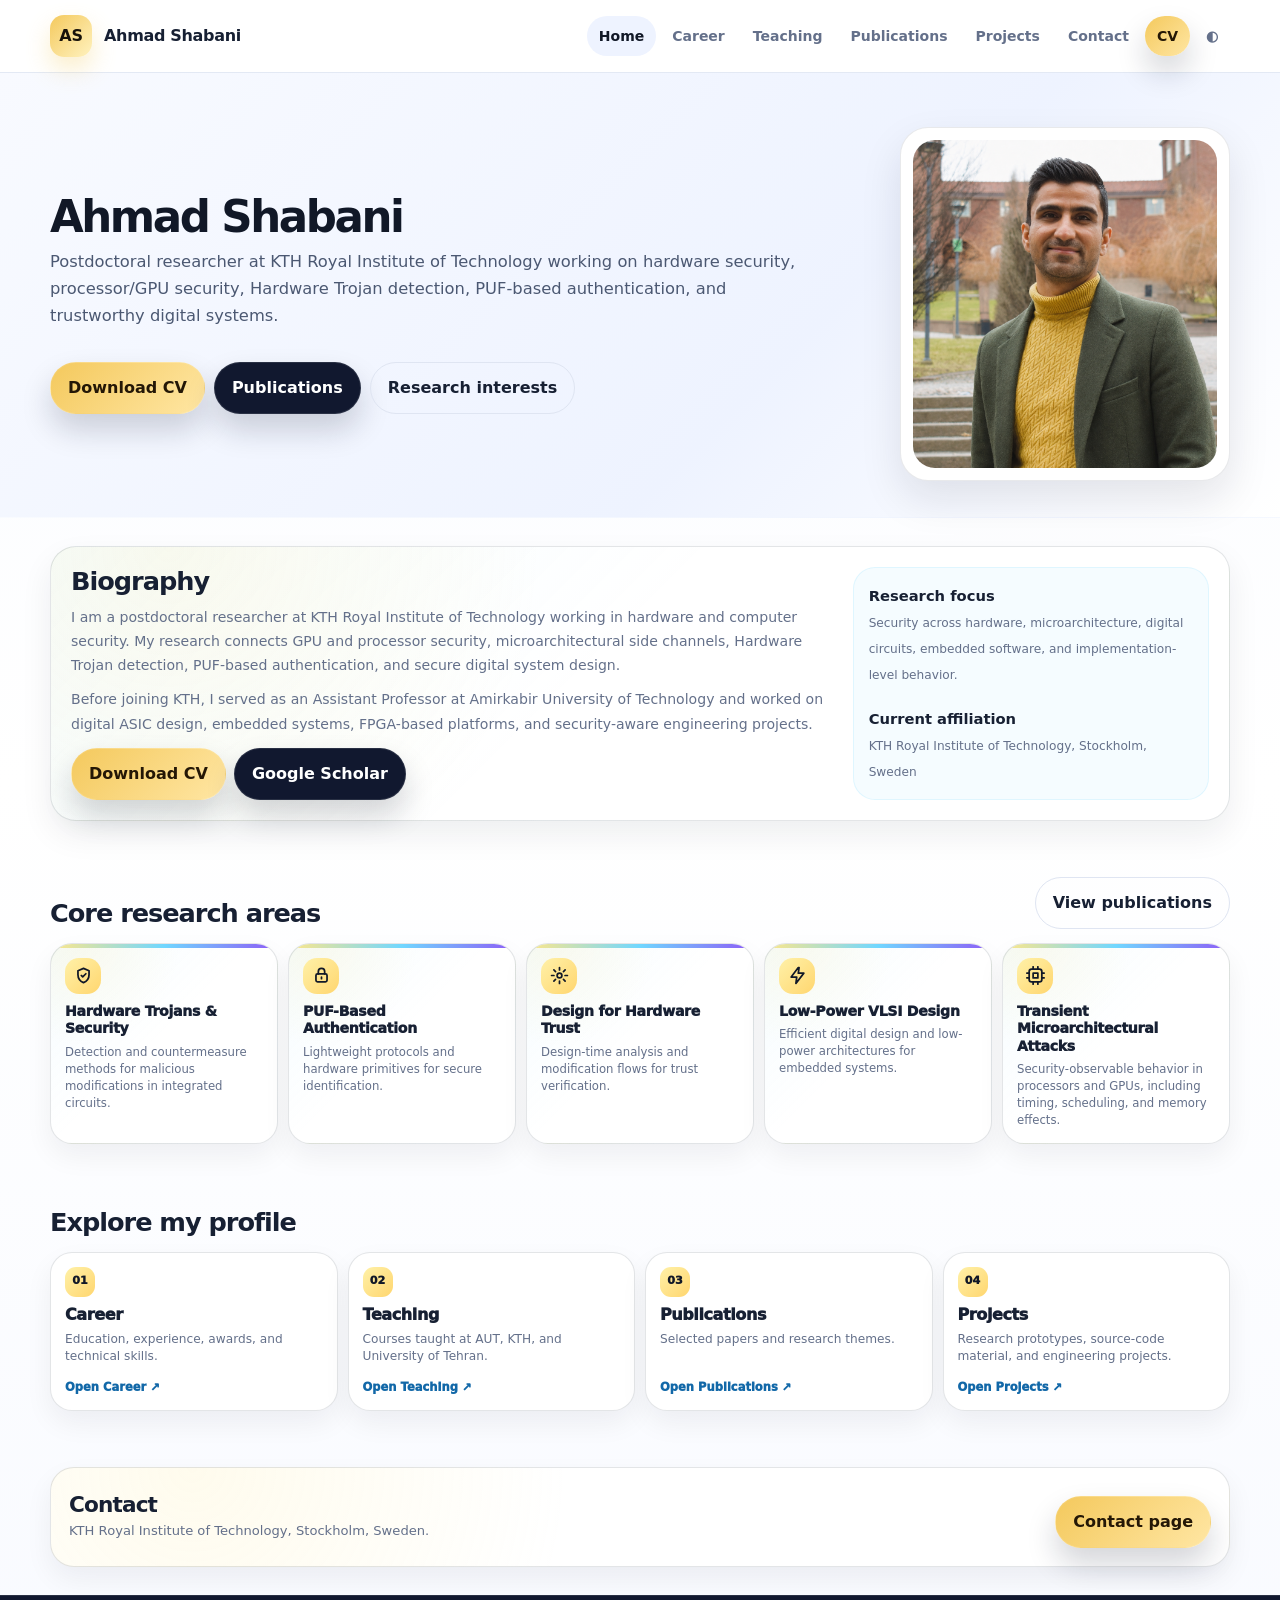
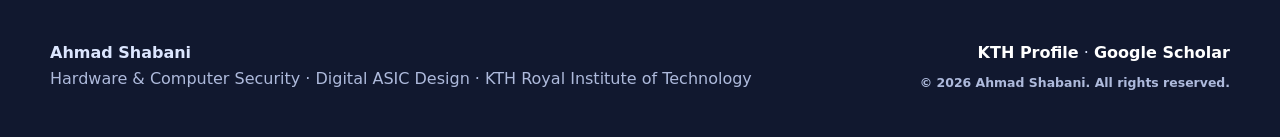
==== commit 6aa09ef2: "Update index.html" ====
--- a/index.html
+++ b/index.html
@@ -534,7 +534,6 @@
   <section class="home-hero-clean" id="home">
     <div class="container home-hero-layout">
       <div>
-        <div class="home-kicker">Hardware & Computer Security</div>
         <h1 class="home-hero-title">Ahmad Shabani</h1>
         <p class="home-hero-subtitle">
           Postdoctoral researcher at KTH Royal Institute of Technology working on hardware security,
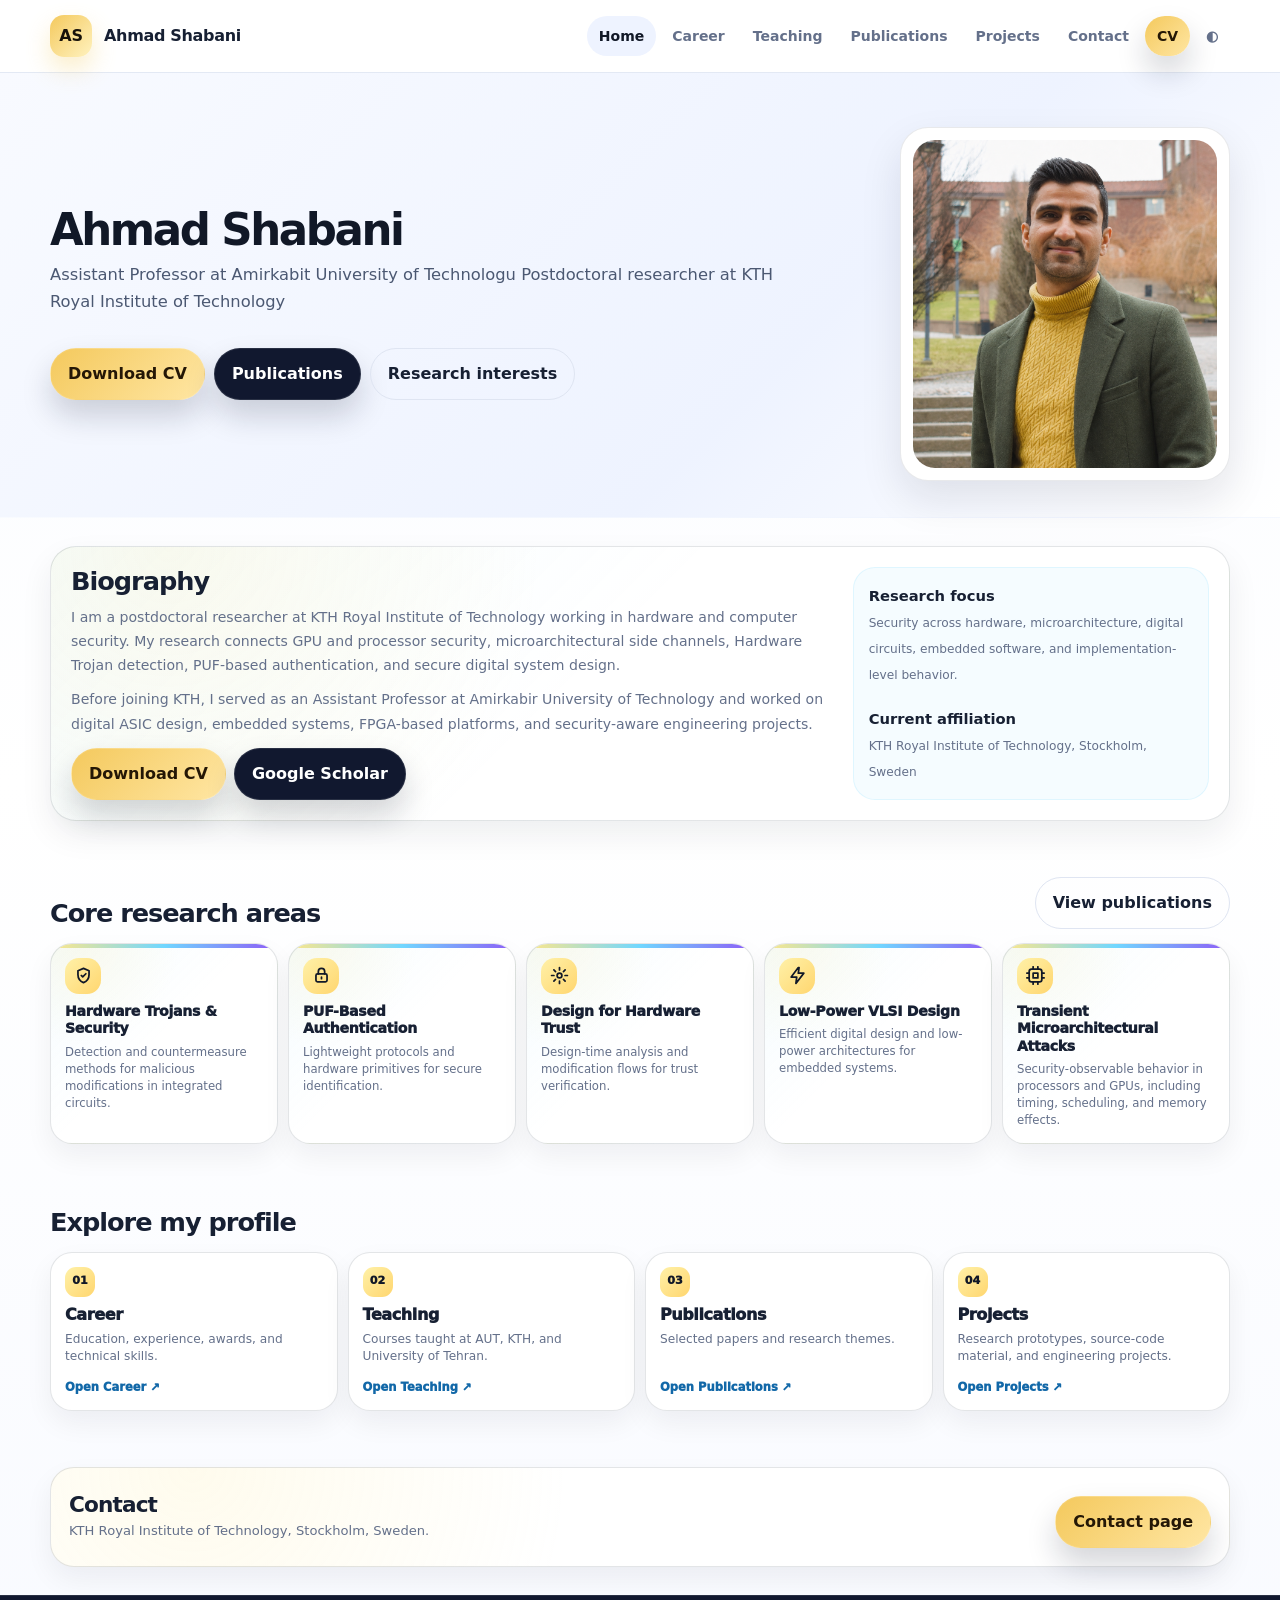
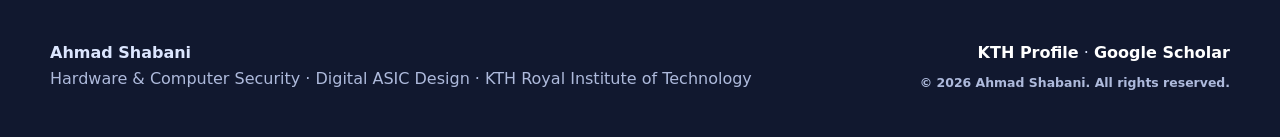
==== commit 7bd3bcba: "Update index.html" ====
--- a/index.html
+++ b/index.html
@@ -536,8 +536,8 @@
       <div>
         <h1 class="home-hero-title">Ahmad Shabani</h1>
         <p class="home-hero-subtitle">
-          Postdoctoral researcher at KTH Royal Institute of Technology working on hardware security,
-          processor/GPU security, Hardware Trojan detection, PUF-based authentication, and trustworthy digital systems.
+          Assistant Professor at Amirkabit University of Technologu
+          Postdoctoral researcher at KTH Royal Institute of Technology
         </p>
         <div class="home-role-line">
         </div>
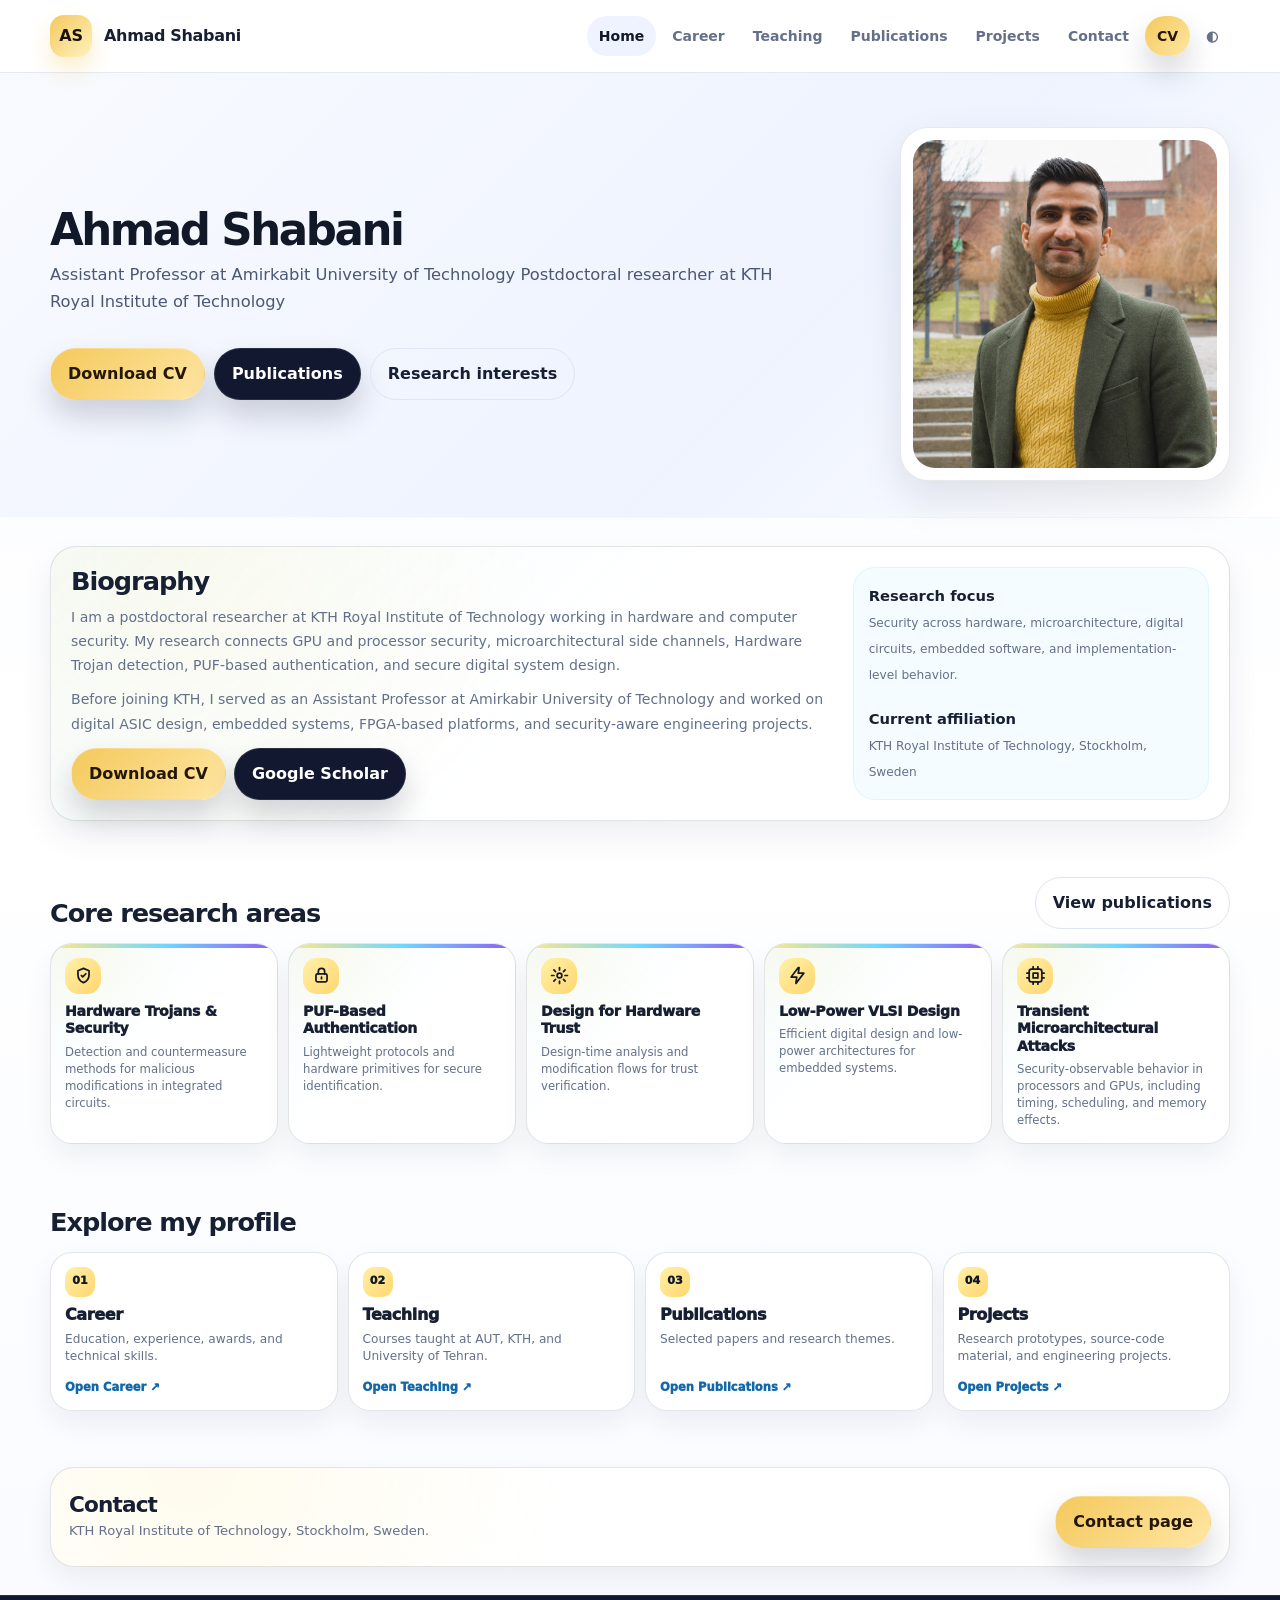
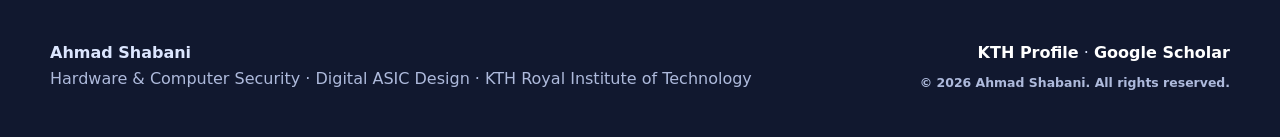
==== commit c30f8db0: "Update index.html" ====
--- a/index.html
+++ b/index.html
@@ -536,7 +536,7 @@
       <div>
         <h1 class="home-hero-title">Ahmad Shabani</h1>
         <p class="home-hero-subtitle">
-          Assistant Professor at Amirkabit University of Technologu
+          Assistant Professor at Amirkabit University of Technology </h1>
           Postdoctoral researcher at KTH Royal Institute of Technology
         </p>
         <div class="home-role-line">
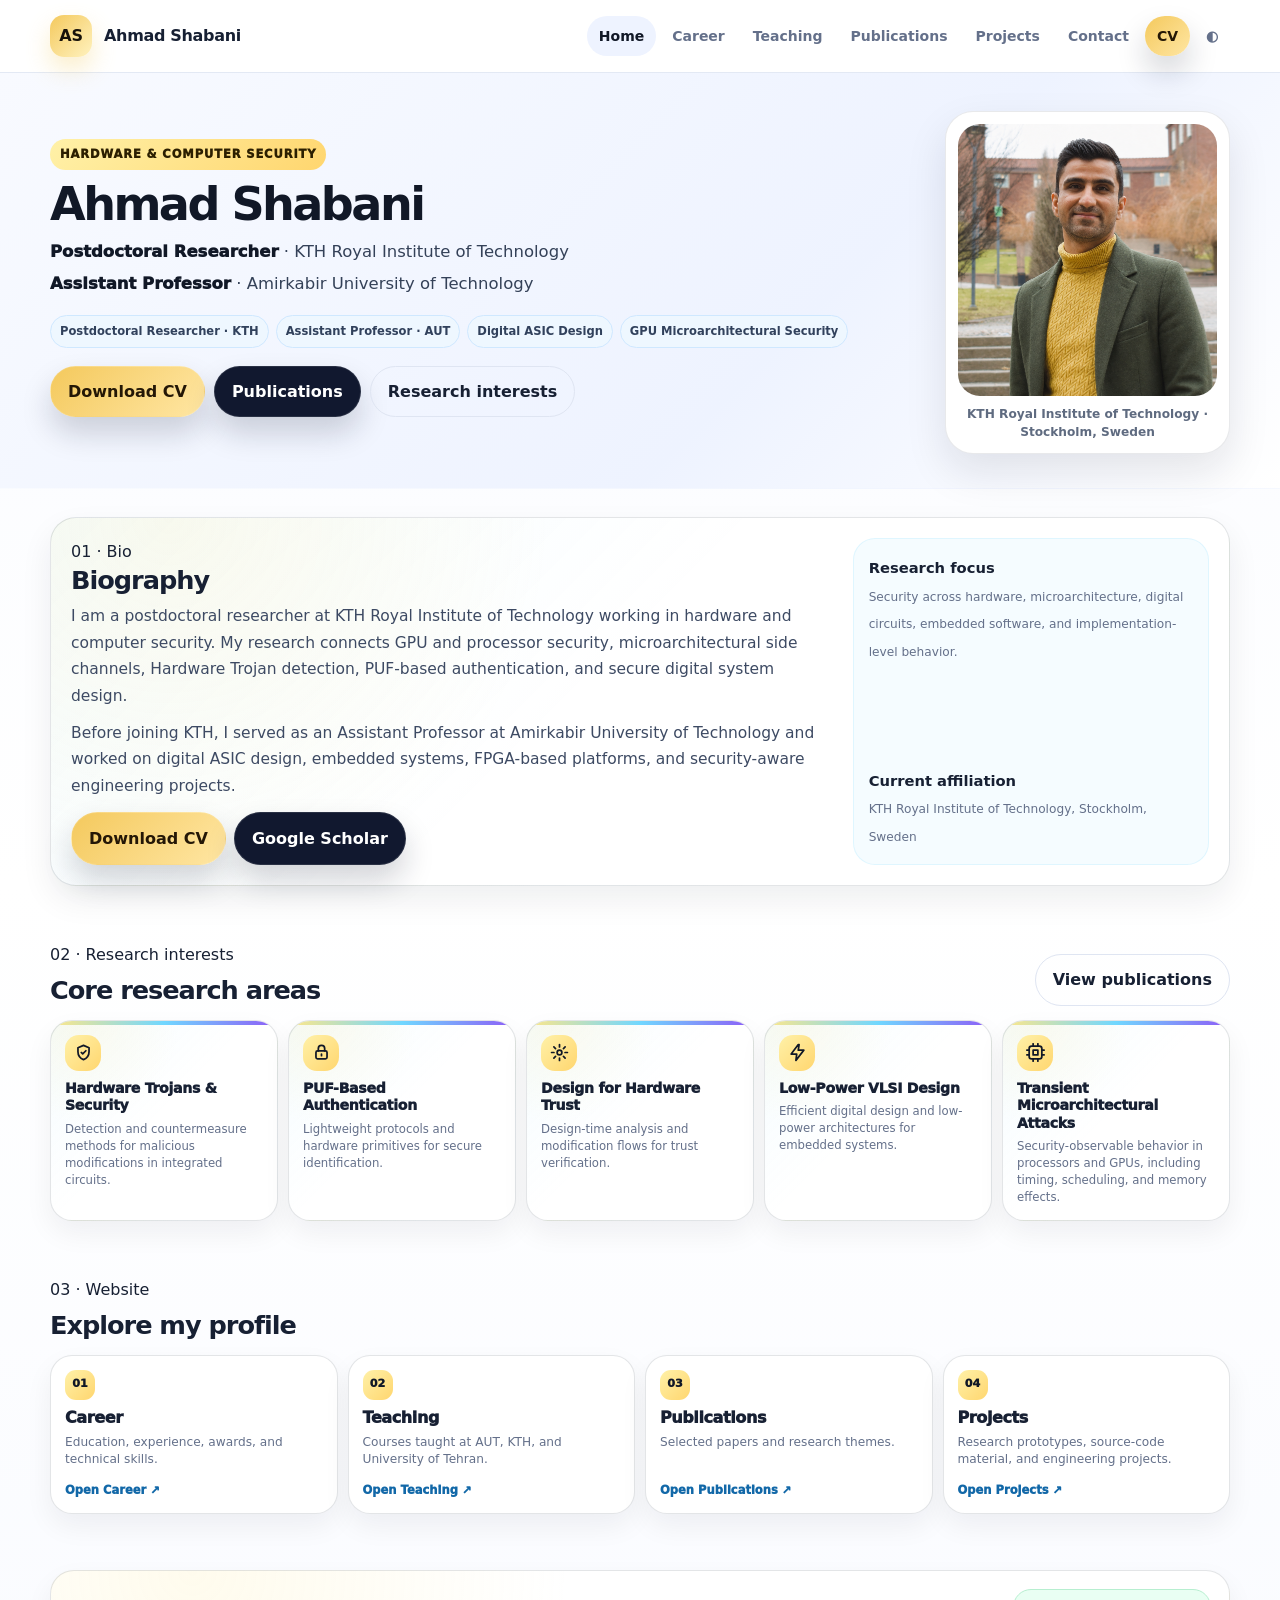
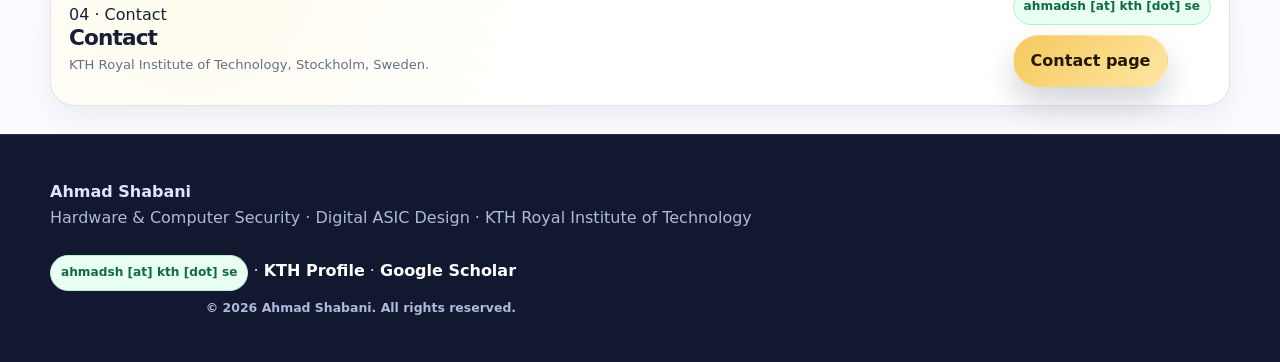
==== commit c2593425: "Add files via upload" ====
--- a/index.html
+++ b/index.html
@@ -2,6 +2,7 @@
 <html lang="en">
 <head>
   <meta charset="utf-8"><meta name="viewport" content="width=device-width, initial-scale=1">
+  <title>Ahmad Shabani | Hardware & Computer Security Researcher</title>
   <meta name="description" content="Personal academic website of Ahmad Shabani, researcher in hardware security, computer security, GPU security, digital ASIC design, Hardware Trojans, and PUF-based authentication.">
   <link rel="stylesheet" href="assets/css/style.css">
   <style>
@@ -510,6 +511,240 @@
       }
       .home-bio-card { grid-template-columns: 1fr; }
     }
+
+    /* Home hero and bio readability refinement */
+    .home-hero-clean {
+      padding-top: 38px !important;
+      padding-bottom: 34px !important;
+    }
+
+    .home-hero-layout {
+      align-items: start !important;
+    }
+
+    .home-hero-layout > div:first-child {
+      padding-top: 28px !important;
+    }
+
+    .home-hero-title {
+      margin-top: 0 !important;
+      margin-bottom: 12px !important;
+      font-size: clamp(2.25rem, 3.6vw, 3.45rem) !important;
+      line-height: 0.98 !important;
+    }
+
+    .home-hero-subtitle {
+      display: grid !important;
+      gap: 7px !important;
+      margin-bottom: 18px !important;
+      max-width: 740px !important;
+      font-size: 1.03rem !important;
+      line-height: 1.55 !important;
+      color: rgba(238,244,255,0.92) !important;
+    }
+
+    body:not(.dark) .home-hero-subtitle {
+      color: #344158 !important;
+    }
+
+    .home-title-line {
+      display: block !important;
+    }
+
+    .home-title-line strong {
+      color: #ffffff !important;
+      font-weight: 950 !important;
+    }
+
+    body:not(.dark) .home-title-line strong {
+      color: #111827 !important;
+    }
+
+    .home-photo-card {
+      width: 285px !important;
+    }
+
+    .home-photo-frame {
+      aspect-ratio: 1 / 1.05 !important;
+    }
+
+    .home-bio-card,
+    .bio-section-card,
+    .bio-card-clean {
+      font-size: 1rem !important;
+      line-height: 1.72 !important;
+    }
+
+    .home-bio-card p,
+    .bio-section-card p,
+    .bio-card-clean p,
+    .home-bio-text p,
+    .bio-main p {
+      font-size: 0.97rem !important;
+      line-height: 1.72 !important;
+      color: #d6e0f5 !important;
+    }
+
+    body:not(.dark) .home-bio-card p,
+    body:not(.dark) .bio-section-card p,
+    body:not(.dark) .bio-card-clean p,
+    body:not(.dark) .home-bio-text p,
+    body:not(.dark) .bio-main p {
+      color: #3d4a63 !important;
+    }
+
+    .bio-side-card,
+    .bio-info-card,
+    .bio-highlight-card {
+      border-radius: 20px !important;
+      padding: 18px !important;
+      border: 1px solid rgba(112, 215, 255, 0.26) !important;
+      background:
+        radial-gradient(circle at 12% 0%, rgba(255, 231, 136, 0.12), transparent 34%),
+        linear-gradient(135deg, rgba(112, 215, 255, 0.09), rgba(141, 92, 246, 0.06)),
+        rgba(20, 31, 52, 0.72) !important;
+      box-shadow: 0 12px 28px rgba(0,0,0,0.18) !important;
+    }
+
+    body:not(.dark) .bio-side-card,
+    body:not(.dark) .bio-info-card,
+    body:not(.dark) .bio-highlight-card {
+      background:
+        radial-gradient(circle at 12% 0%, rgba(255, 231, 136, 0.28), transparent 34%),
+        linear-gradient(135deg, #f7fbff, #eef6ff) !important;
+      border-color: rgba(18, 104, 168, 0.18) !important;
+      box-shadow: 0 12px 28px rgba(15,23,42,0.07) !important;
+    }
+
+    .bio-side-card + .bio-side-card,
+    .bio-info-card + .bio-info-card,
+    .bio-highlight-card + .bio-highlight-card {
+      margin-top: 12px !important;
+    }
+
+    .bio-side-card h3,
+    .bio-info-card h3,
+    .bio-highlight-card h3 {
+      display: flex !important;
+      align-items: center !important;
+      gap: 8px !important;
+      margin: 0 0 8px !important;
+      color: #ffffff !important;
+      font-size: 0.98rem !important;
+      line-height: 1.25 !important;
+      font-weight: 950 !important;
+      letter-spacing: -0.025em !important;
+    }
+
+    body:not(.dark) .bio-side-card h3,
+    body:not(.dark) .bio-info-card h3,
+    body:not(.dark) .bio-highlight-card h3 {
+      color: #111827 !important;
+    }
+
+    .bio-side-card h3::before,
+    .bio-info-card h3::before,
+    .bio-highlight-card h3::before {
+      content: "✦";
+      width: 24px;
+      height: 24px;
+      display: inline-grid;
+      place-items: center;
+      border-radius: 9px;
+      background: linear-gradient(135deg, #fff1a8, #ffd66f);
+      color: #111827;
+      font-size: 0.78rem;
+      flex: 0 0 24px;
+    }
+
+    .bio-side-card p,
+    .bio-info-card p,
+    .bio-highlight-card p {
+      margin: 0 !important;
+      color: #c9d5ec !important;
+      font-size: 0.84rem !important;
+      line-height: 1.65 !important;
+    }
+
+    body:not(.dark) .bio-side-card p,
+    body:not(.dark) .bio-info-card p,
+    body:not(.dark) .bio-highlight-card p {
+      color: #4b5872 !important;
+    }
+
+    .bio-info-stack,
+    .bio-side-stack,
+    .home-bio-aside {
+      display: grid !important;
+      gap: 12px !important;
+    }
+
+    @media (max-width: 840px) {
+      .home-hero-layout > div:first-child {
+        padding-top: 0 !important;
+      }
+      .home-hero-clean {
+        padding-top: 32px !important;
+      }
+      .home-photo-card {
+        width: 245px !important;
+      }
+    }
+
+
+    /* Split Research focus and Current affiliation into clearly separate boxes */
+    .bio-side-card,
+    .bio-info-card,
+    .bio-highlight-card {
+      display: block !important;
+      margin: 0 !important;
+    }
+
+    .bio-side-card + .bio-side-card,
+    .bio-info-card + .bio-info-card,
+    .bio-highlight-card + .bio-highlight-card {
+      margin-top: 14px !important;
+    }
+
+    .home-bio-aside,
+    .bio-side-stack,
+    .bio-info-stack {
+      display: grid !important;
+      grid-template-columns: 1fr !important;
+      gap: 14px !important;
+      align-content: start !important;
+    }
+
+    .bio-side-card {
+      position: relative !important;
+      padding: 18px 18px 17px !important;
+      border-radius: 22px !important;
+      border: 1px solid rgba(112, 215, 255, 0.30) !important;
+      background:
+        radial-gradient(circle at 12% 0%, rgba(255, 231, 136, 0.14), transparent 38%),
+        linear-gradient(135deg, rgba(112, 215, 255, 0.11), rgba(141, 92, 246, 0.07)),
+        rgba(20, 31, 52, 0.82) !important;
+      box-shadow: 0 14px 30px rgba(0, 0, 0, 0.20) !important;
+      overflow: hidden !important;
+    }
+
+    .bio-side-card::after {
+      content: "" !important;
+      position: absolute !important;
+      inset: 0 0 auto 0 !important;
+      height: 4px !important;
+      background: linear-gradient(90deg, #ffe788, #70d7ff, #8d5cf6) !important;
+      opacity: 0.95 !important;
+    }
+
+    body:not(.dark) .bio-side-card {
+      background:
+        radial-gradient(circle at 12% 0%, rgba(255, 231, 136, 0.30), transparent 38%),
+        linear-gradient(135deg, #ffffff, #eef6ff) !important;
+      border-color: rgba(18, 104, 168, 0.20) !important;
+      box-shadow: 0 14px 30px rgba(15, 23, 42, 0.08) !important;
+    }
+
   </style>
 </head>
 <body>
@@ -534,12 +769,16 @@
   <section class="home-hero-clean" id="home">
     <div class="container home-hero-layout">
       <div>
+        <div class="home-kicker">Hardware & Computer Security</div>
         <h1 class="home-hero-title">Ahmad Shabani</h1>
         <p class="home-hero-subtitle">
-          Assistant Professor at Amirkabit University of Technology </h1>
-          Postdoctoral researcher at KTH Royal Institute of Technology
+          <span class="home-title-line"><strong>Postdoctoral Researcher</strong> · KTH Royal Institute of Technology</span><span class="home-title-line"><strong>Assistant Professor</strong> · Amirkabir University of Technology</span>
         </p>
         <div class="home-role-line">
+          <span>Postdoctoral Researcher · KTH</span>
+          <span>Assistant Professor · AUT</span>
+          <span>Digital ASIC Design</span>
+          <span>GPU Microarchitectural Security</span>
         </div>
         <div class="home-actions">
           <a class="btn gold" href="files/Ahmad_Shabani_CV.pdf" target="_blank" rel="noopener">Download CV</a>
@@ -552,6 +791,7 @@
         <div class="home-photo-frame">
           <img src="assets/img/ahmad-profile.png" alt="Ahmad Shabani">
         </div>
+        <div class="home-photo-caption">KTH Royal Institute of Technology · Stockholm, Sweden</div>
       </aside>
     </div>
   </section>
@@ -560,6 +800,7 @@
     <div class="container">
       <div class="home-bio-card">
         <div>
+          <span class="career-section-kicker">01 · Bio</span>
           <h2>Biography</h2>
           <p>
             I am a postdoctoral researcher at KTH Royal Institute of Technology working in hardware and computer security.
@@ -608,6 +849,7 @@
     <div class="container">
       <div class="home-section-head">
         <div>
+          <span class="career-section-kicker">02 · Research interests</span>
           <h2 class="home-section-title">Core research areas</h2>
         </div>
         <a class="btn ghost" href="publications.html">View publications</a>
@@ -651,6 +893,7 @@
     <div class="container">
       <div class="home-section-head">
         <div>
+          <span class="career-section-kicker">03 · Website</span>
           <h2 class="home-section-title">Explore my profile</h2>
         </div>
       </div>
@@ -699,10 +942,12 @@
     <div class="container">
       <div class="home-contact-mini">
         <div>
+          <span class="career-section-kicker">04 · Contact</span>
           <h2>Contact</h2>
           <p>KTH Royal Institute of Technology, Stockholm, Sweden.</p>
         </div>
         <div>
+          <span class="email-obfuscated">ahmadsh [at] kth [dot] se</span>
           <div style="margin-top:10px"><a class="btn gold" href="contact.html">Contact page</a></div>
         </div>
       </div>
@@ -717,6 +962,7 @@
       <div class="muted">Hardware &amp; Computer Security · Digital ASIC Design · KTH Royal Institute of Technology</div>
     </div>
     <div class="footer-links">
+      <span class="email-obfuscated">ahmadsh [at] kth [dot] se</span> ·
       <a href="https://kth.se/profile/ahmadsh" target="_blank" rel="noopener">KTH Profile</a> ·
       <a href="https://scholar.google.com/citations?user=iU2Rx7UAAAAJ" target="_blank" rel="noopener">Google Scholar</a>
       <div class="copyright">© <span data-current-year>2026</span> Ahmad Shabani. All rights reserved.</div>
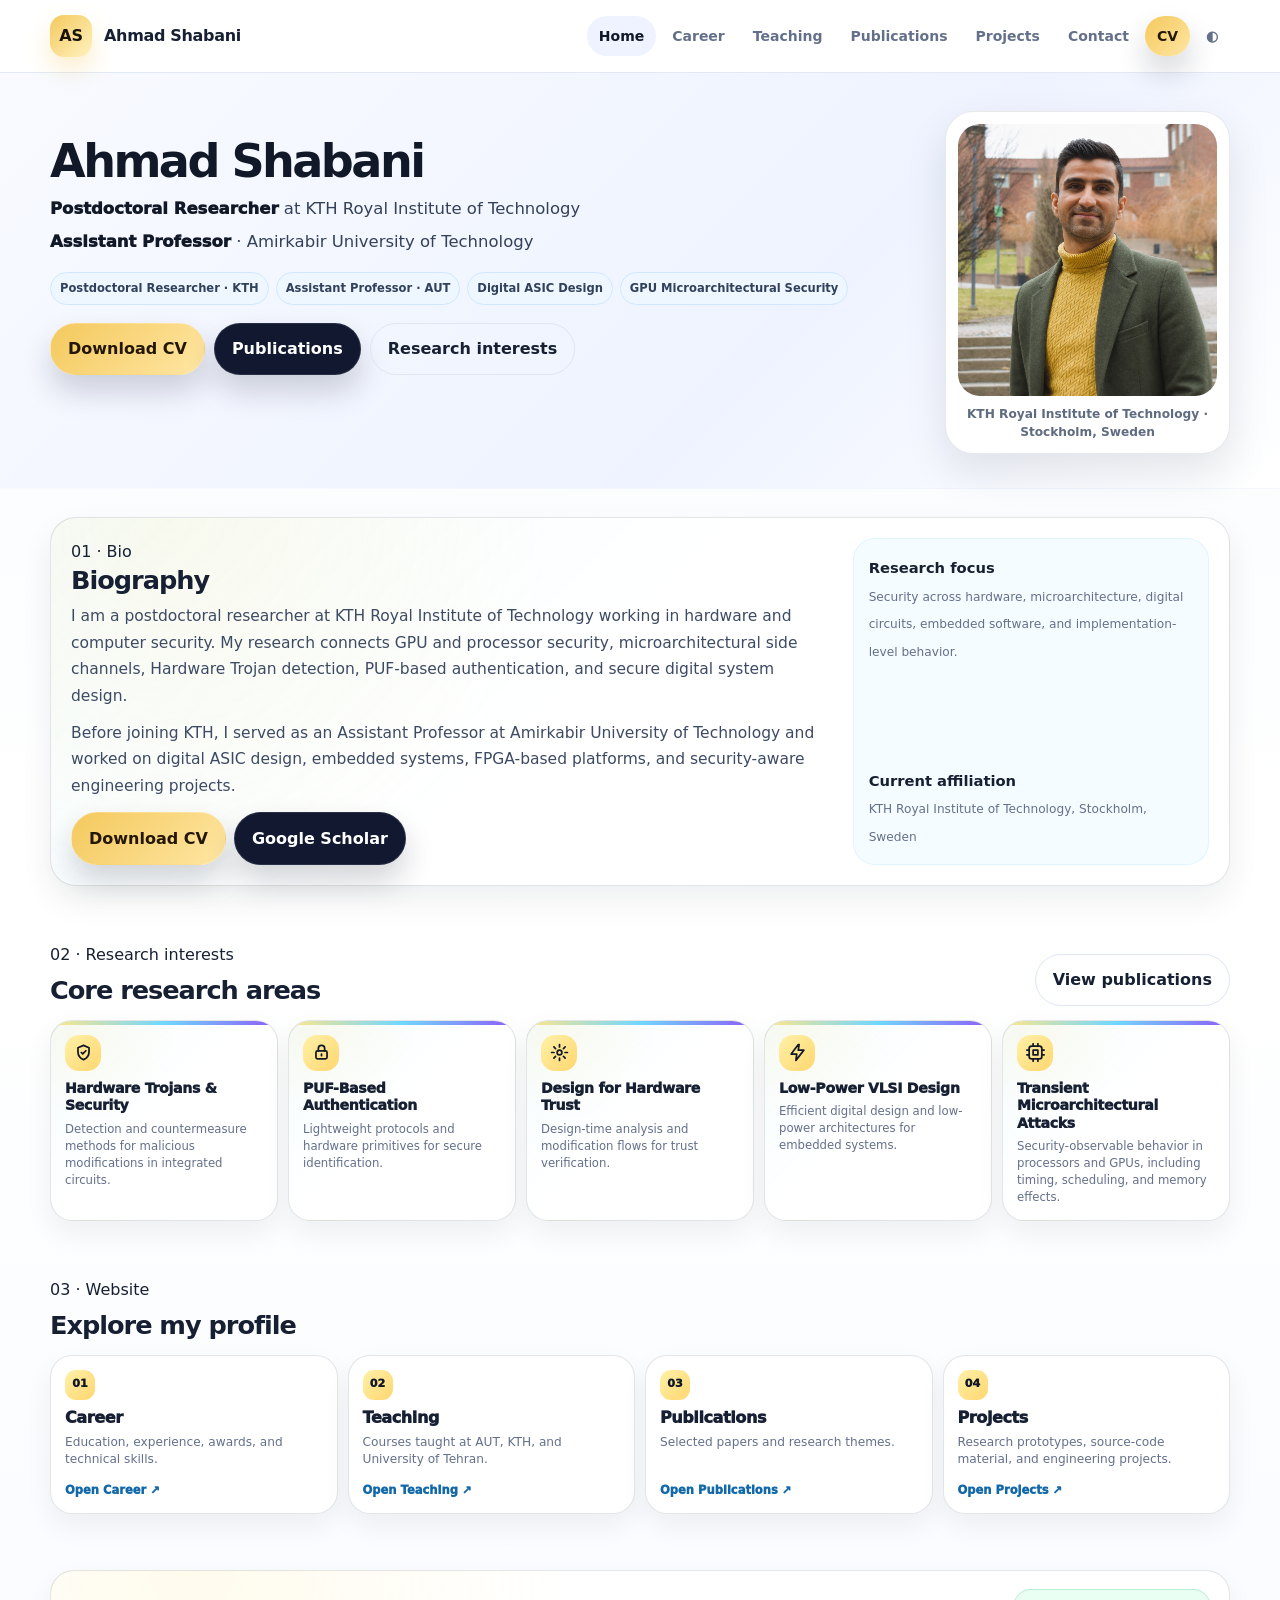
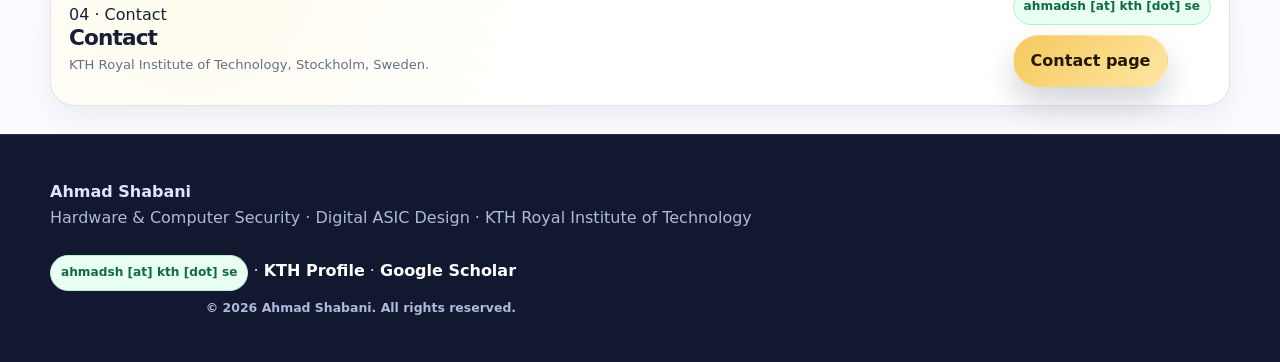
==== commit a0a4578d: "Update index.html" ====
--- a/index.html
+++ b/index.html
@@ -769,10 +769,9 @@
   <section class="home-hero-clean" id="home">
     <div class="container home-hero-layout">
       <div>
-        <div class="home-kicker">Hardware & Computer Security</div>
         <h1 class="home-hero-title">Ahmad Shabani</h1>
         <p class="home-hero-subtitle">
-          <span class="home-title-line"><strong>Postdoctoral Researcher</strong> · KTH Royal Institute of Technology</span><span class="home-title-line"><strong>Assistant Professor</strong> · Amirkabir University of Technology</span>
+          <span class="home-title-line"><strong>Postdoctoral Researcher</strong> at KTH Royal Institute of Technology</span><span class="home-title-line"><strong>Assistant Professor</strong> · Amirkabir University of Technology</span>
         </p>
         <div class="home-role-line">
           <span>Postdoctoral Researcher · KTH</span>
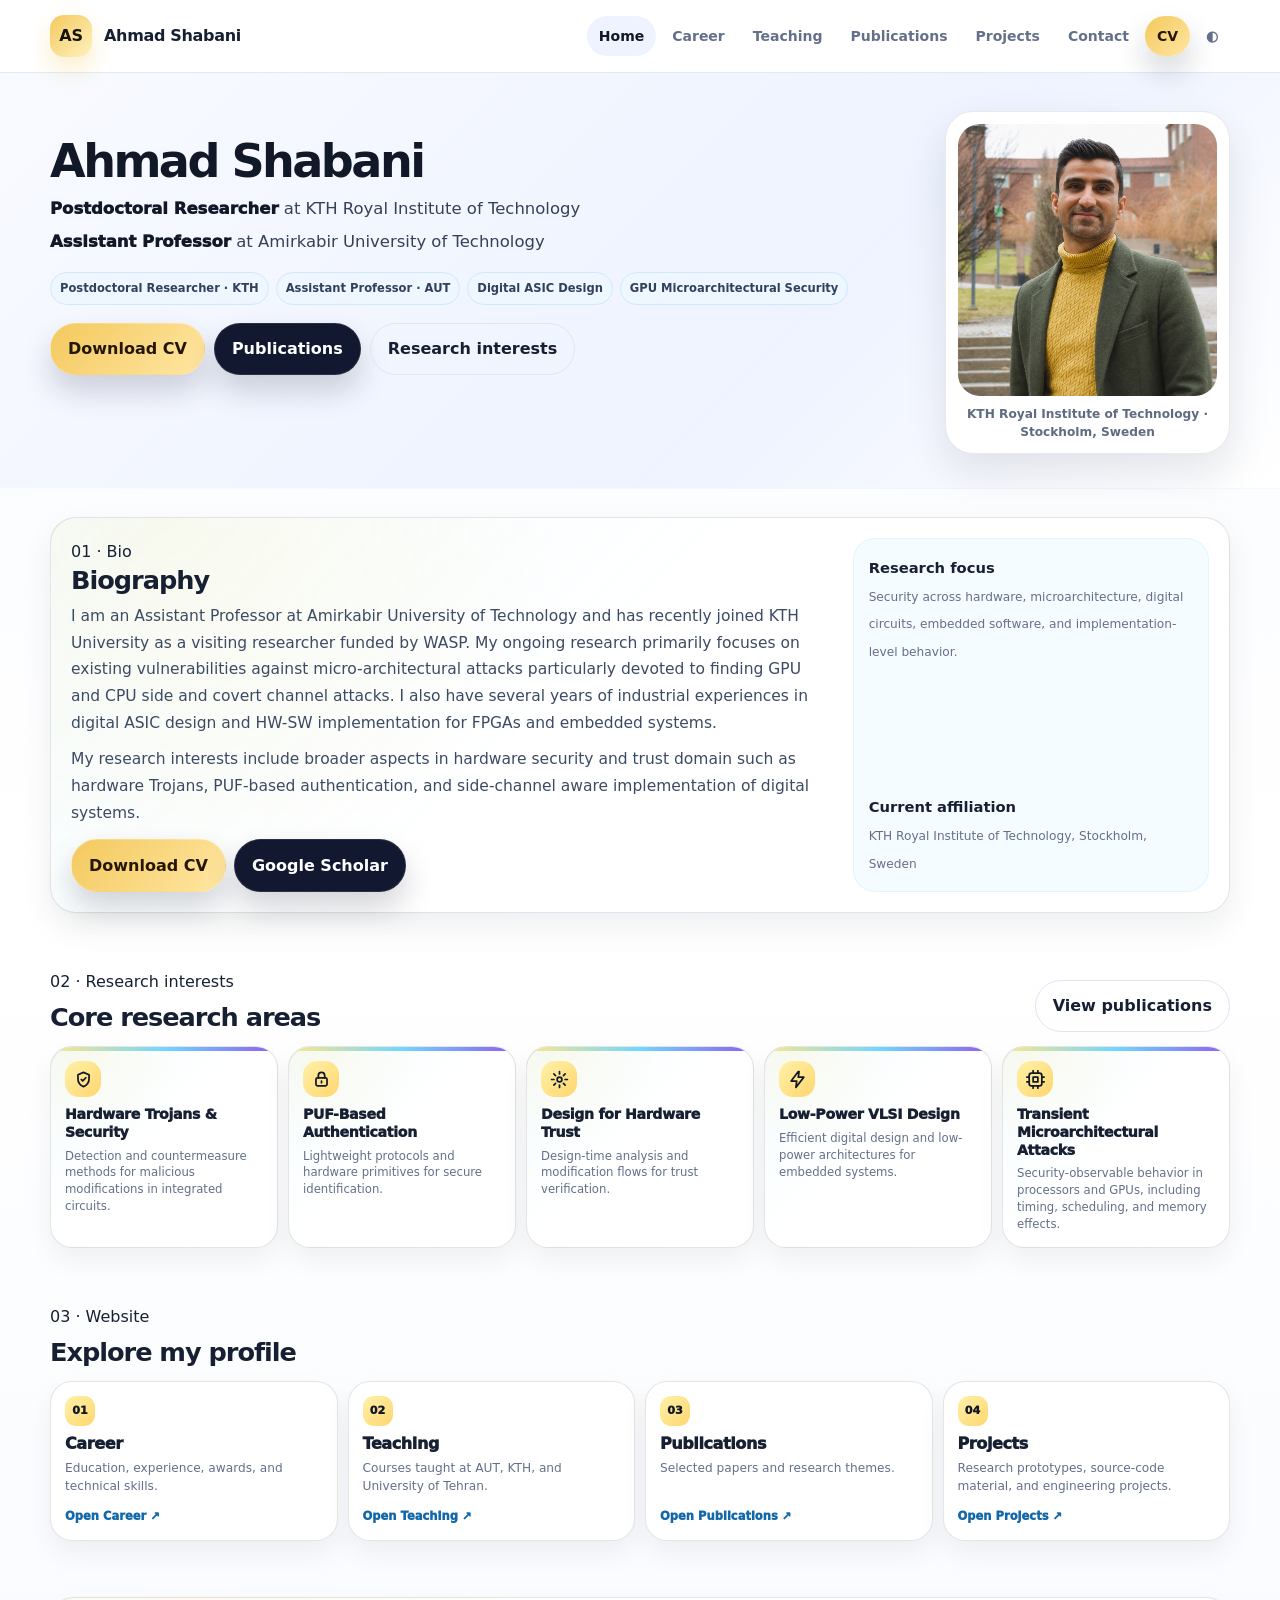
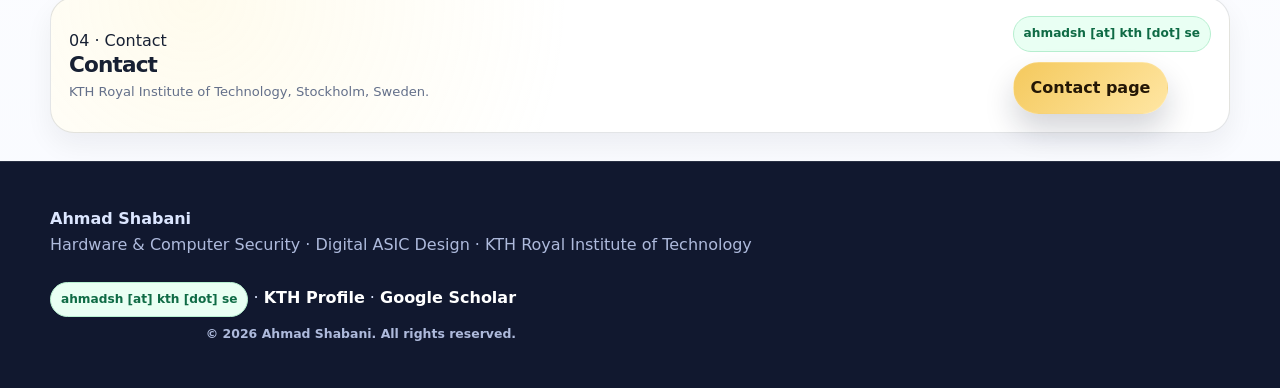
==== commit a9091409: "Update index.html" ====
--- a/index.html
+++ b/index.html
@@ -771,7 +771,7 @@
       <div>
         <h1 class="home-hero-title">Ahmad Shabani</h1>
         <p class="home-hero-subtitle">
-          <span class="home-title-line"><strong>Postdoctoral Researcher</strong> at KTH Royal Institute of Technology</span><span class="home-title-line"><strong>Assistant Professor</strong> · Amirkabir University of Technology</span>
+          <span class="home-title-line"><strong>Postdoctoral Researcher</strong> at KTH Royal Institute of Technology</span><span class="home-title-line"><strong>Assistant Professor</strong> at Amirkabir University of Technology</span>
         </p>
         <div class="home-role-line">
           <span>Postdoctoral Researcher · KTH</span>
@@ -802,13 +802,13 @@
           <span class="career-section-kicker">01 · Bio</span>
           <h2>Biography</h2>
           <p>
-            I am a postdoctoral researcher at KTH Royal Institute of Technology working in hardware and computer security.
-            My research connects GPU and processor security, microarchitectural side channels, Hardware Trojan detection,
-            PUF-based authentication, and secure digital system design.
+           I am an Assistant Professor at Amirkabir University of Technology and has recently joined KTH University as a visiting researcher funded by  WASP.
+           My ongoing research primarily focuses on existing vulnerabilities against micro-architectural attacks particularly devoted to finding GPU and CPU side and covert channel attacks.
+           I also have several years of industrial experiences in digital ASIC design and HW-SW implementation for FPGAs and embedded systems.
           </p>
           <p>
-            Before joining KTH, I served as an Assistant Professor at Amirkabir University of Technology and worked on
-            digital ASIC design, embedded systems, FPGA-based platforms, and security-aware engineering projects.
+           My research interests include broader aspects in hardware security and trust domain such as hardware Trojans, PUF-based authentication, and side-channel aware implementation of digital systems. 
+
           </p>
           <div class="home-bio-actions">
             <a class="btn gold" href="files/Ahmad_Shabani_CV.pdf" target="_blank" rel="noopener">Download CV</a>
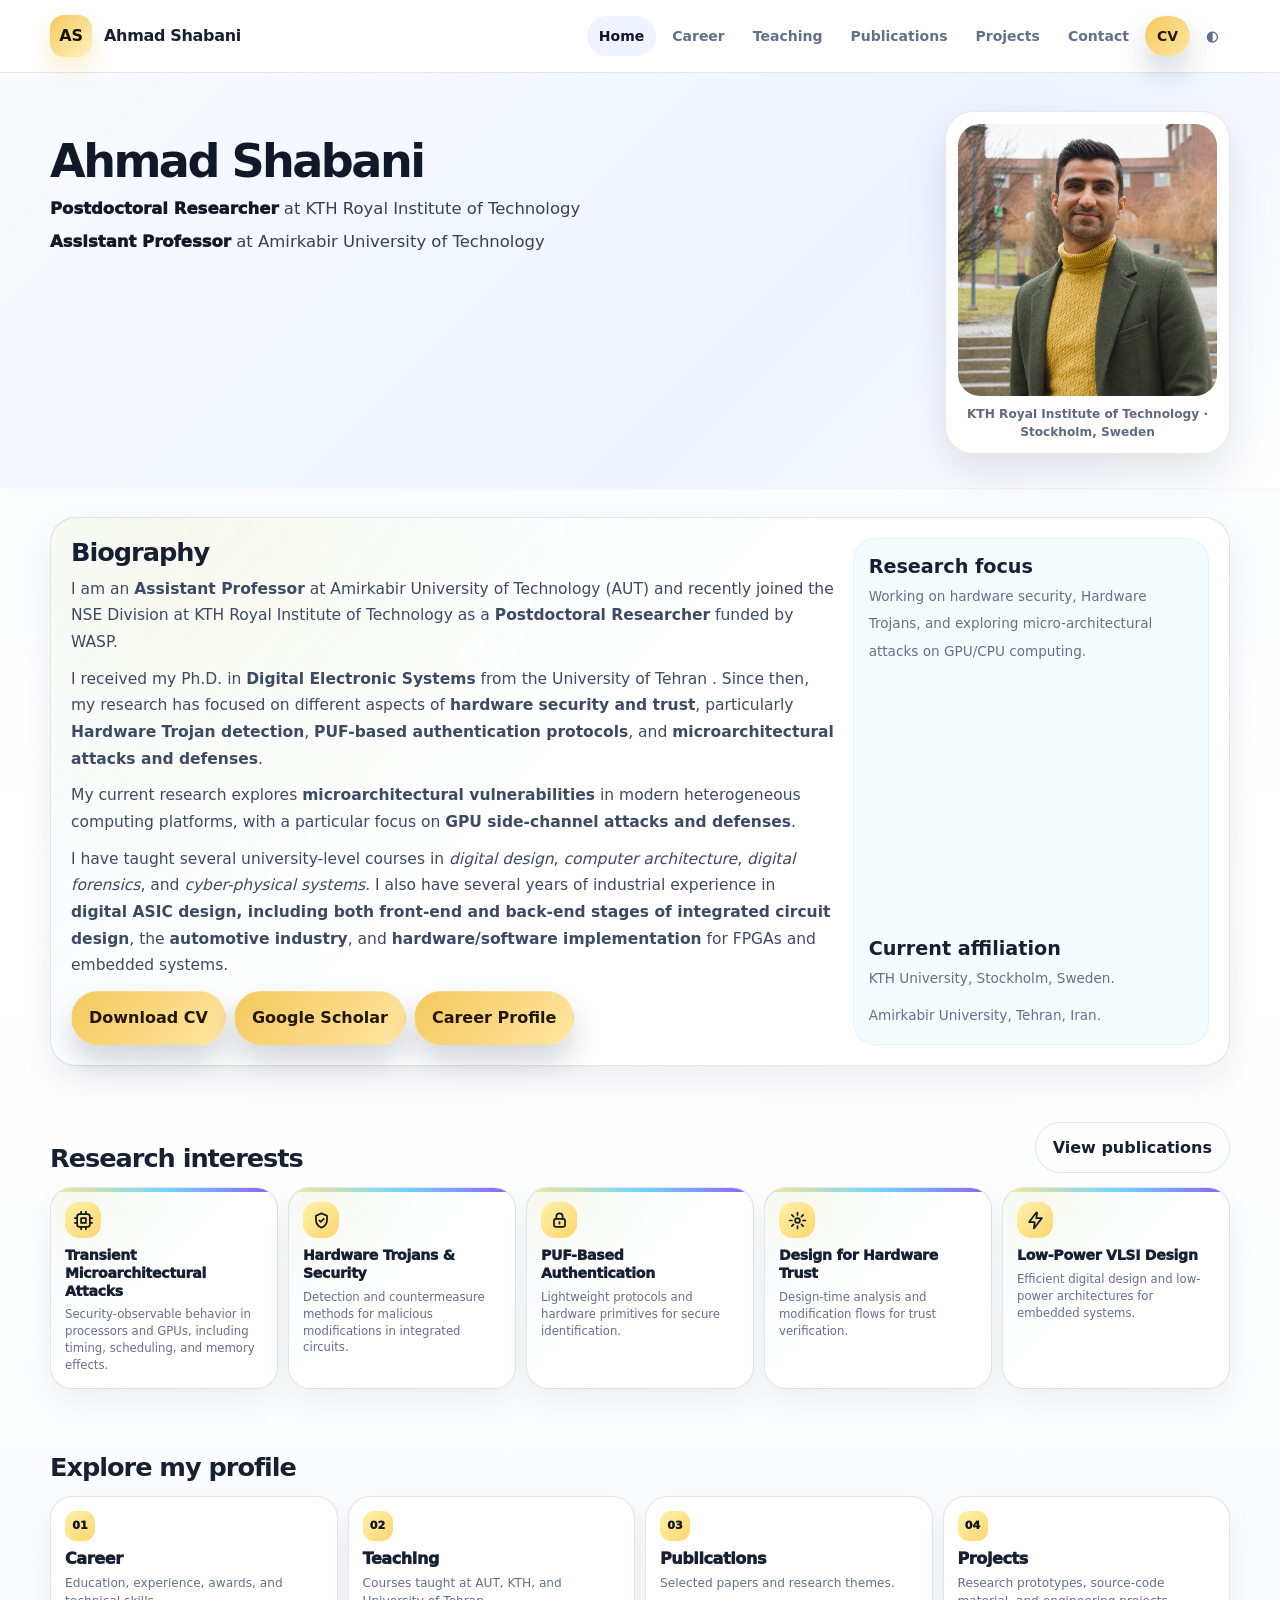
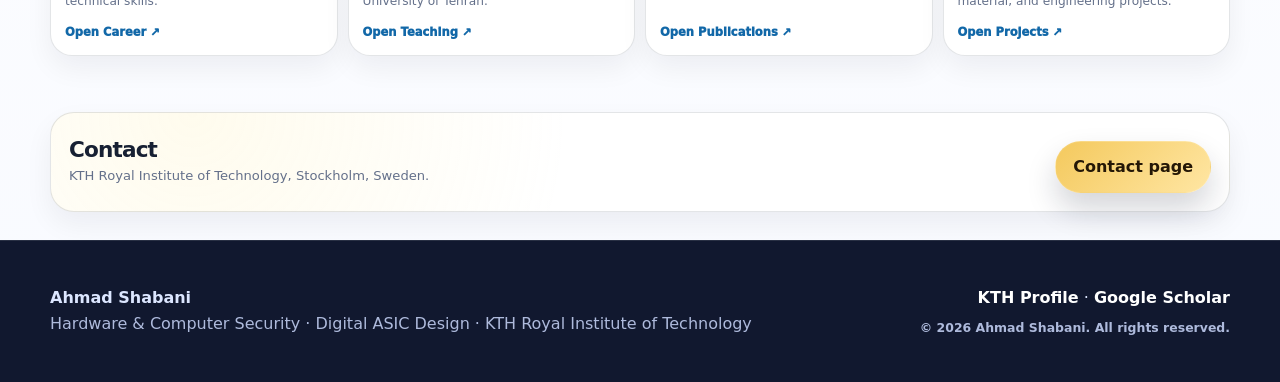
==== commit 4ff67075: "Add files via upload" ====
--- a/index.html
+++ b/index.html
@@ -192,7 +192,7 @@
 
     .home-bio-side strong {
       color: var(--text, #111827);
-      font-size: .92rem;
+      font-size: 1.2rem;
       line-height: 1.35;
     }
 
@@ -200,7 +200,7 @@
 
     .home-bio-side span {
       color: var(--muted, #64748b);
-      font-size: .76rem;
+      font-size: .85rem;
       line-height: 1.45;
     }
 
@@ -774,15 +774,8 @@
           <span class="home-title-line"><strong>Postdoctoral Researcher</strong> at KTH Royal Institute of Technology</span><span class="home-title-line"><strong>Assistant Professor</strong> at Amirkabir University of Technology</span>
         </p>
         <div class="home-role-line">
-          <span>Postdoctoral Researcher · KTH</span>
-          <span>Assistant Professor · AUT</span>
-          <span>Digital ASIC Design</span>
-          <span>GPU Microarchitectural Security</span>
         </div>
         <div class="home-actions">
-          <a class="btn gold" href="files/Ahmad_Shabani_CV.pdf" target="_blank" rel="noopener">Download CV</a>
-          <a class="btn" href="publications.html">Publications</a>
-          <a class="btn ghost" href="#research-interests">Research interests</a>
         </div>
       </div>
 
@@ -799,30 +792,68 @@
     <div class="container">
       <div class="home-bio-card">
         <div>
-          <span class="career-section-kicker">01 · Bio</span>
           <h2>Biography</h2>
-          <p>
-           I am an Assistant Professor at Amirkabir University of Technology and has recently joined KTH University as a visiting researcher funded by  WASP.
-           My ongoing research primarily focuses on existing vulnerabilities against micro-architectural attacks particularly devoted to finding GPU and CPU side and covert channel attacks.
-           I also have several years of industrial experiences in digital ASIC design and HW-SW implementation for FPGAs and embedded systems.
-          </p>
-          <p>
-           My research interests include broader aspects in hardware security and trust domain such as hardware Trojans, PUF-based authentication, and side-channel aware implementation of digital systems. 
-
+      <p>
+        I am an <strong>Assistant Professor</strong> at 
+        <a class="bio-link" href="https://aut.ac.ir/en" target="_blank" rel="noopener">
+          Amirkabir University of Technology (AUT)
+        </a> 
+        and recently joined the 
+        <a class="bio-link" href="https://www.kth.se/nse" target="_blank" rel="noopener">
+          NSE Division
+        </a> 
+        at 
+        <a class="bio-link" href="https://www.kth.se/en" target="_blank" rel="noopener">
+          KTH Royal Institute of Technology
+        </a> 
+        as a <strong>Postdoctoral Researcher</strong> funded by <a class="bio-link" href="https://wasp-sweden.org/" target="_blank" rel="noopener">
+          WASP.
+        </a>
+      </p>
+      <p>
+        I received my Ph.D. in <strong>Digital Electronic Systems</strong> from the 
+          University of Tehran
+        </a>. 
+        Since then, my research has focused on different aspects of 
+        <strong>hardware security and trust</strong>, particularly 
+        <strong>Hardware Trojan detection</strong>, 
+        <strong>PUF-based authentication protocols</strong>, and 
+        <strong>microarchitectural attacks and defenses</strong>.
+      </p>
+
+      <p>
+        My current research explores <strong>microarchitectural vulnerabilities</strong> in modern heterogeneous computing platforms, 
+        with a particular focus on <strong>GPU side-channel attacks and defenses</strong>.
+      </p>
+
+      <p>
+        I have taught several university-level courses in 
+        <em>digital design</em>, <em>computer architecture</em>, <em>digital forensics</em>, and 
+        <em>cyber-physical systems</em>. I also have several years of industrial experience in 
+        <strong>digital ASIC design, including both front-end and back-end stages of integrated circuit design</strong>, 
+        the <strong>automotive industry</strong>, and 
+        <strong>hardware/software implementation</strong> for FPGAs and embedded systems.
+      </p>
+
+</p>
           </p>
           <div class="home-bio-actions">
             <a class="btn gold" href="files/Ahmad_Shabani_CV.pdf" target="_blank" rel="noopener">Download CV</a>
-            <a class="btn" href="https://scholar.google.com/citations?user=iU2Rx7UAAAAJ" target="_blank" rel="noopener">Google Scholar</a>
+            <a class="btn gold" href="https://scholar.google.com/citations?user=iU2Rx7UAAAAJ" target="_blank" rel="noopener">Google Scholar</a>
+            <a class="btn gold" href="https://ahmad-shabani.github.io/teaching.html" target="_blank" rel="noopener">Career Profile</a>
+
           </div>
         </div>
         <aside class="home-bio-side">
           <div>
             <strong>Research focus</strong><br>
-            <span>Security across hardware, microarchitecture, digital circuits, embedded software, and implementation-level behavior.</span>
+            <span>Working on hardware security, Hardware Trojans, and exploring micro-architectural attacks on GPU/CPU computing.</span>
           </div>
           <div>
             <strong>Current affiliation</strong><br>
-            <span>KTH Royal Institute of Technology, Stockholm, Sweden</span>
+            <span>      KTH University, Stockholm, Sweden.</span>
+            </p>
+            <span>      Amirkabir University, Tehran, Iran.</span>
           </div>
         </aside>
       </div>
@@ -848,13 +879,17 @@
     <div class="container">
       <div class="home-section-head">
         <div>
-          <span class="career-section-kicker">02 · Research interests</span>
-          <h2 class="home-section-title">Core research areas</h2>
+          <h2 class="home-section-title">Research interests</h2>
         </div>
         <a class="btn ghost" href="publications.html">View publications</a>
       </div>
 
       <div class="research-interest-grid">
+        <article class="research-interest-card">
+          <div class="research-icon" aria-hidden="true"><svg viewBox="0 0 24 24"><rect x="4" y="4" width="16" height="16" rx="3"/><path d="M9 9h6v6H9zM9 1v3M15 1v3M9 20v3M15 20v3M1 9h3M1 15h3M20 9h3M20 15h3"/></svg></div>
+          <h3>Transient Microarchitectural Attacks</h3>
+          <p>Security-observable behavior in processors and GPUs, including timing, scheduling, and memory effects.</p>
+        </article>
         <article class="research-interest-card">
           <div class="research-icon" aria-hidden="true"><svg viewBox="0 0 24 24"><path d="M12 3l7 3v5c0 5-3.2 8.4-7 10-3.8-1.6-7-5-7-10V6l7-3z"/><path d="M9.2 12l1.8 1.8 4-4"/></svg></div>
           <h3>Hardware Trojans & Security</h3>
@@ -878,12 +913,6 @@
           <h3>Low-Power VLSI Design</h3>
           <p>Efficient digital design and low-power architectures for embedded systems.</p>
         </article>
-
-        <article class="research-interest-card">
-          <div class="research-icon" aria-hidden="true"><svg viewBox="0 0 24 24"><rect x="4" y="4" width="16" height="16" rx="3"/><path d="M9 9h6v6H9zM9 1v3M15 1v3M9 20v3M15 20v3M1 9h3M1 15h3M20 9h3M20 15h3"/></svg></div>
-          <h3>Transient Microarchitectural Attacks</h3>
-          <p>Security-observable behavior in processors and GPUs, including timing, scheduling, and memory effects.</p>
-        </article>
       </div>
     </div>
   </section>
@@ -892,7 +921,6 @@
     <div class="container">
       <div class="home-section-head">
         <div>
-          <span class="career-section-kicker">03 · Website</span>
           <h2 class="home-section-title">Explore my profile</h2>
         </div>
       </div>
@@ -941,12 +969,10 @@
     <div class="container">
       <div class="home-contact-mini">
         <div>
-          <span class="career-section-kicker">04 · Contact</span>
           <h2>Contact</h2>
           <p>KTH Royal Institute of Technology, Stockholm, Sweden.</p>
         </div>
         <div>
-          <span class="email-obfuscated">ahmadsh [at] kth [dot] se</span>
           <div style="margin-top:10px"><a class="btn gold" href="contact.html">Contact page</a></div>
         </div>
       </div>
@@ -961,7 +987,6 @@
       <div class="muted">Hardware &amp; Computer Security · Digital ASIC Design · KTH Royal Institute of Technology</div>
     </div>
     <div class="footer-links">
-      <span class="email-obfuscated">ahmadsh [at] kth [dot] se</span> ·
       <a href="https://kth.se/profile/ahmadsh" target="_blank" rel="noopener">KTH Profile</a> ·
       <a href="https://scholar.google.com/citations?user=iU2Rx7UAAAAJ" target="_blank" rel="noopener">Google Scholar</a>
       <div class="copyright">© <span data-current-year>2026</span> Ahmad Shabani. All rights reserved.</div>
